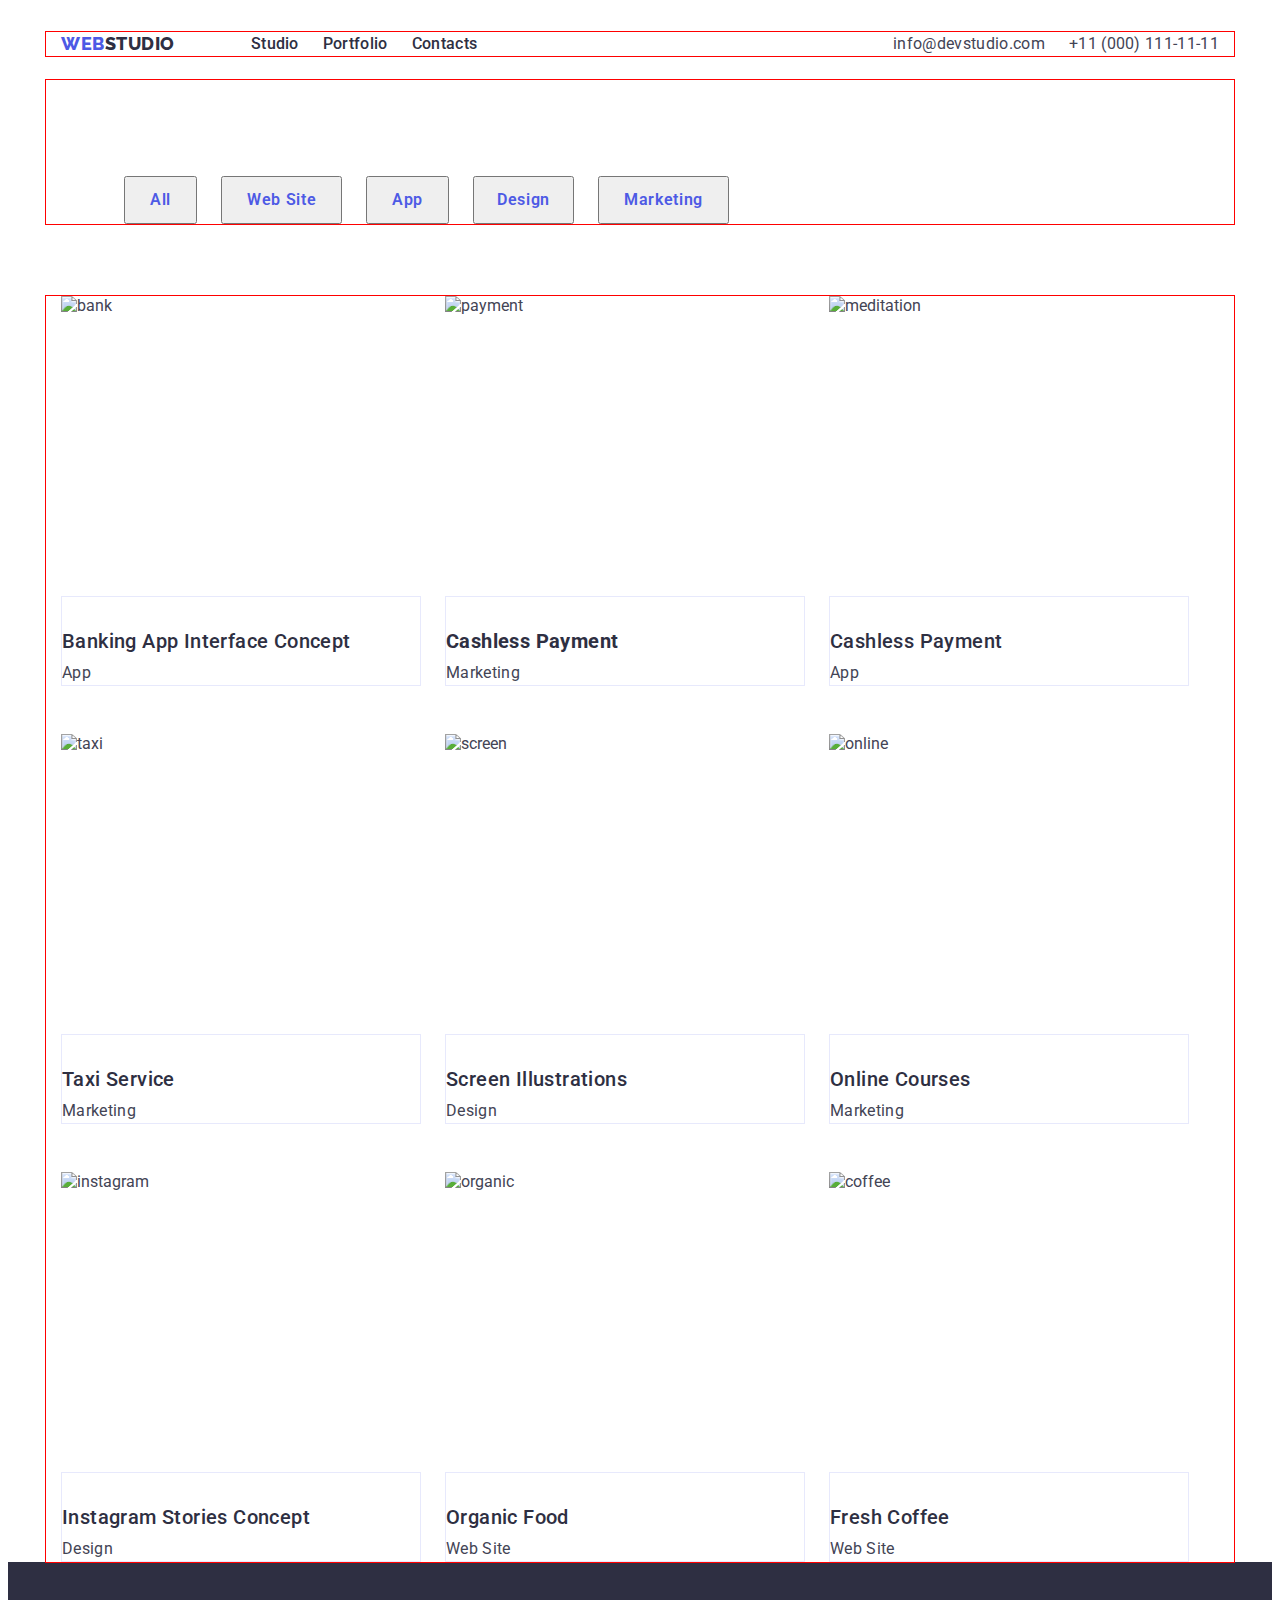
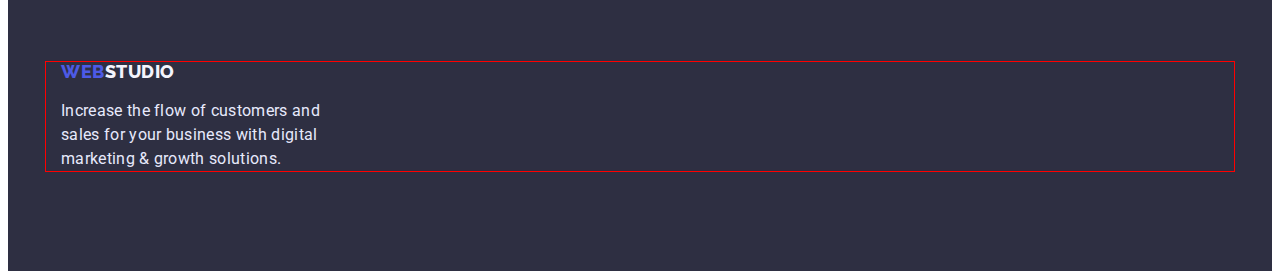
==== portfolio.html @ d1f348cc "=" ====
<!DOCTYPE html>
<html lang="en">
<head>
    <meta charset="UTF-8">
    <meta http-equiv="X-UA-Compatible" content="IE=edge">
    <meta name="viewport" content="width=device-width, initial-scale=1.0">
    <title>Document</title>
    <link rel="preconnect" href="https://fonts.googleapis.com">
<link rel="preconnect" href="https://fonts.gstatic.com" crossorigin>
<link href="https://fonts.googleapis.com/css2?family=Raleway:wght@800&family=Roboto:wght@400;500;700&display=swap" rel="stylesheet">
<link rel="stylesheet" href="https://cdnjs.cloudflare.com/ajax/libs/modern-normalize/1.1.0/modern-normalize.min.css" 
integrity="sha512-wpPYUAdjBVSE4KJnH1VR1HeZfpl1ub8YT/NKx4PuQ5NmX2tKuGu6U/JRp5y+Y8XG2tV+wKQpNHVUX03MfMFn9Q==" 
crossorigin="anonymous" 
referrerpolicy="no-referrer" />
<link rel="stylesheet" href="./css/styles.css" />
</head>
<body class="site-body-portfolio">
    <header class="header-portfolio">
        <div class="container header-portfolio-container">
        <nav class="header-navigation-portfolio">
            <a href="/" class="header-portfolio-web link"> Web
            <span class="header-portfolio-studio link">Studio</span>
            </a>
    <ul class="header-portfolio-list list">
        <li class="header-portfolio-item"><a class="header-portfolio-link link" href="./index.html">Studio</a></li>
        <li class="header-portfolio-item"><a class="header-portfolio-link link" href="Portfolio">Portfolio</a></li>
        <li class="header-portfolio-item"><a class="header-portfolio-link link" href="Contacts">Contacts</a></li>
    </ul> 
</nav>
<ul class="header-portfolio-after-list list">
<li><a class="header-portfolio-mail link link" href="mailto:info@devstudio.com">info@devstudio.com</a></li>
<li ><a class="header-portfolio-tel link link" href="tel:++11(000)1111111">+11 (000) 111-11-11</a></li>
</ul>
</div>
</header>
<main>
<section class="filter">
    <div class="container">
    <ul class="tab-list list">
        <li class="tab-item" ><button type="button" class="tab-all">All</button></li>
        <li class="tab-item" ><button type="button" class="tab-web">Web Site</button></li>
        <li class="tab-item" ><button type="button" class="tab-app">App</button></li>
        <li class="tab-item" ><button type="button" class="tab-design">Design</button></li>
        <li class="tab-item" ><button type="button" class="tab-marketing">Marketing</button></li>
    </ul>
</div>
<div class="container">
    <ul class="images-list list">
        <li class="images-item-bank">
        <img src="./images/bank.jpg" alt="bank" width="360" height="300"/>
        <div class="picture-content">
        <h2 class="images-banking">Banking App Interface Concept</h2>
        <p class="images-after-banking">App</p>
        </div>
        </li>
    <li class="images-item-payment">
        <img src="./images/payment.jpg" alt="payment" width="360" height="300"/>
        <div class="picture-content">
        <h2 class="images-payment">Cashless Payment</h2>
        <p class="images-after-payment">Marketing</p>
        </div>
    </li>
    <li class="images-item-maditation">
        <img src="./images/meditaion.jpg" alt="meditation" width="360" height="300"/>
        <div class="picture-content">
        <h2 class="images-meditation">Cashless Payment</h2>
            <p class="images-after-meditation">App</p>
        </div>
    </li>
    <li class="images-item-taxi">
        <img src="./images/taxi.jpg" alt="taxi" width="360" height="300"/>
        <div class="picture-content">

        <h2 class="images-taxi">Taxi Service</h2>
            <p class="images-after-taxi">Marketing</p>
        </div>
    </li>
    <li class="images-item-illustration">
        <img src="./images/screen.jpg" alt="screen" width="360" height="300"/>
        <div class="picture-content">
        <h2 class="images-illustration">Screen Illustrations</h2>
            <p class="images-after-illustration">Design</p>
        </div>
    </li>
    <li class="images-item-online">
        <img src="./images/online.jpg" alt="online" width="360" height="300"/>
        <div class="picture-content">
        <h2 class="images-online">Online Courses</h2>
            <p class="images-after-online">Marketing</p>
        </div>
    </li>
    <li class="images-item-instagram">
        <img src="./images/instagram.jpg" alt="instagram" width="360" height="300"/>
        <div class="picture-content">
        <h2 class="images-instagran">Instagram Stories Concept</h2>
            <p class="images-after-instagram">Design</p>
        </div>
    </li>
    <li class="images-item-organic">
        <img src="./images/organic.jpg" alt="organic" width="360" height="300"/>
        <div class="picture-content">
        <h2 class="images-organic">Organic Food</h2>
            <p class="images-after-rganic">Web Site</p>
        </div>
    </li>
    <li class="images-item-coffee">
        <img src="./images/coffee.jpg" alt="coffee" width="360" height="300"/>
        <div class="picture-content">      
        <h2 class="images-coffee">Fresh Coffee</h2>
            <p class="images-after-coffee">Web Site</p>
        </div>
    </li>
    </ul>
</div>
</section>
</main>
<footer class="footer-portfolio">
    <div class="container">
    <a href="/" class="footer-portfolio-web link">Web
    <span class="footer-portfolio-studio link">Studio</span>
    </a>
    <p class="footer-portfolio-text">Increase the flow of customers and sales for your business with digital marketing & growth solutions.</p>
</div>    
</footer>
</body>
</html>
---- css/styles.css ----
:root {

    --typical-lh: 1.5;
}

p,
h1,
h2,
h3,
h4,
h5,
h6 {
margin: 0;
}
ul,
ol {
margin: 0;
padding-left: 0;
}

img {
display: block;
}

body{
    font-family: 'roboto' ,sans-serif;
    color: #434455;
}
.list{
    list-style: none;
}
.link{
    text-decoration: none;
}
.container{
    width: 1158px;
    padding-left:15px;
    padding-right: 15px;
    outline: 1px solid red;
    margin: 0 auto;
}

.site-body{
}
/* --------HEADER--------- */


.header {padding-top: 24px;
    padding-bottom: 24px;
    
}
.header > .container {
    display: flex;
    align-items: center;
}
    .header-web {
font-family: 'Raleway';
font-style: normal;
font-weight: 800;
font-size: 18px;
line-height: 1.33;
display: flex;
align-items: center;
letter-spacing: 0.03em;
text-transform: uppercase;
color: #4D5AE5;
}

.header-studio {
font-family: 'Raleway';
font-style: normal;
font-weight: 800;
font-size: 18px;
line-height: 1.33;
display: flex;
align-items: center;
letter-spacing: 0.03em;
text-transform: uppercase;
color: #2E2F42;
margin-right: 76px;
}
.header-navigation {display: flex;
    align-items: center;
    margin-right: auto;
}
.header-link:hover,
.header-link:focus{
    color: #4D5AE5;
    }
.header-list {
    display: flex;
    gap: 40px;
    
    font-family: 'Roboto';
    font-style: normal;
    font-weight: 500;
    font-size: 16px;
    line-height: 1.5;
    letter-spacing: 0.02em;
    color: #4D5AE5;
    
}
.heade-item {
}
.header-link {
font-family: 'Roboto';
font-style: normal;
font-weight: 500;
font-size: 16px;
line-height: 1.5;
letter-spacing: 0.02em;
color: #2E2F42;
}
.header-after-list{
    display: flex;
    gap: 40px;

}
.header-tel {
    font-size: 16px;
    line-height: 1.5;
    letter-spacing: 0.02em;
    color: #434455;
    
}
.header-mail {
font-size: 16px;
line-height: 1.5;
letter-spacing: 0.02em;
color: #434455;
}

/* --------Hero--------- */


.hero {
    background: #2E2F42;
    padding-top: 188px;
    padding-bottom: 188px;
}
.hero-title {
font-size: 56px;
line-height: 1.07;
text-align: center;
letter-spacing: 0.02em;
color: #FFFFFF;
margin-bottom: 48px;
max-width: 553px;
max-height: 120px;
margin: 0 auto;
}


.hero-btn {
background: #4D5AE5;
font-family: 'Roboto';
font-weight: 600;
font-size: 16px;
line-height: 1.18;
display: flex;
align-items:center;
letter-spacing: 0.04em;
color: #FFFFFF;
cursor: pointer;
min-width: 169px;
height: 56px;
padding: 16px 32px;
display: block;
margin: 0 auto;


}

/* --------About--------- */
.about-list {
}
.list {
    display:flex;
    gap: 24px;
}

.about {
    padding-top: 120px;
}
.about-item {
    
}
.about-strategy {
font-family: 'Roboto';
font-style: normal;
font-weight: 500;
font-size: 20px;
line-height: 1.2;
letter-spacing: 0.02em;
color: #2E2F42;
margin-bottom: 8px;

}
.about-after-strategy {

font-size: 16px;
line-height:1.5;
letter-spacing: 0.02em;
color: #434455;
max-width: 264px;

}
.about-item {
}
.about-punctuality {
font-family: 'Roboto';
font-style: normal;
font-weight: 500;
font-size: 20px;
line-height: 1.2;
letter-spacing: 0.02em;
color: #2E2F42;
margin-bottom: 8px;

}
.about-after-punctuality {

font-size: 16px;
line-height: 1.5;
letter-spacing: 0.02em;
color: #434455;
max-width: 264px;
}
.about-diligence {
    font-family: 'Roboto';
font-style: normal;
font-weight: 500;
font-size: 20px;
line-height: 1.2;
letter-spacing: 0.02em;
color: #2E2F42;
margin-bottom: 8px;
}
.about-after-diligence {

font-size: 16px;
line-height:var(--typical-lh);
letter-spacing: 0.02em;
color: #434455;
max-width: 264px;
}
.about-technologies {
    font-family: 'Roboto';
font-style: normal;
font-weight: 500;
font-size: 20px;
line-height: 1.2;
letter-spacing: 0.02em;
color: #2E2F42;
margin-bottom: 8px;
}
.about-after-technologies {

font-size: 16px;
line-height:var(--typical-lh);
letter-spacing: 0.02em;
color: #434455;
max-width: 264px;
}

/* --------Work--------- */
.work {padding-top: 120px;
    padding-bottom: 120px;
}
.work-title {
    font-family: 'Roboto';
font-style: normal;
font-weight: 600;
font-size: 36px;
line-height: 1.11;
text-align: center;
letter-spacing: 0.02em;
text-transform: capitalize;
color: #2E2F42;
margin-bottom: 72px;


}
.work-list {
    display: flex;
}
.work-item {
}

/* -----------Team--------- */

.team {
    display: flex;
    gap: 24px;
    padding-top: 120px;
    padding-bottom: 120px;
}
.team-title {
font-family: 'Roboto';
font-style: normal;
font-weight: 600;
font-size: 36px;
line-height: 1.11;
text-align: center;
letter-spacing: 0.02em;
text-transform: capitalize;
color: #2E2F42;
margin-bottom: 72px;
}
.team-list {
}
.list {
}
.team-item {
}

.card-content{
    padding: 0 0 32px 0;
}
.card-list{
    
    padding-top: 32px ;
    padding-bottom: 32px ;
}

.team-designer {
    font-family: 'Roboto';
font-style: normal;
font-weight: 500;
font-size: 20px;
line-height: 1.2;
text-align: center;
letter-spacing: 0.02em;
color: #2E2F42;
margin-top: 32px;
margin-bottom: 8px;
}
.team-designer-text {

font-size: 16px;
line-height: 1.5;
text-align: center;
letter-spacing: 0.02em;
color: #434455;
margin-bottom: 32px;
}
.team-developer {
    font-family: 'Roboto';
font-style: normal;
font-weight: 500;
font-size: 20px;
line-height: 1.2;
text-align: center;
letter-spacing: 0.02em;
color: #2E2F42;
margin-top: 32px;
margin-bottom: 8px;
}
.team-developer-text {
font-size: 16px;
line-height: 1.5;
text-align: center;
letter-spacing: 0.02em;
color: #434455;
margin-bottom: 32px;
}
.team-marketing {
    font-family: 'Roboto';
font-style: normal;
font-weight: 500;
font-size: 20px;
line-height: 1.2;
text-align: center;
letter-spacing: 0.02em;
color: #2E2F42;
margin-top: 32px;
margin-bottom: 8px;
}
.team-marketing-text {

    font-size: 16px;
    line-height: 1.5;
    text-align: center;
    letter-spacing: 0.02em;
    color: #434455;
    margin-bottom: 32px;
    }
.team-ul {
    font-family: 'Roboto';
font-style: normal;
font-weight: 500;
font-size: 20px;
line-height: 1.2;
text-align: center;
letter-spacing: 0.02em;
color: #2E2F42;
margin-top: 32px;
margin-bottom: 8px;
}
.team-ul-text {

font-size: 16px;
line-height: 1.5;
text-align: center;
letter-spacing: 0.02em;
color: #434455;
margin-bottom: 32px;
}
/* -----------Footer------------ */

    .footer {
        padding-top: 100px;
        padding-bottom: 100px;
        background: #2E2F42;

}
.footer-web {

    font-family: 'Raleway';
    font-style: normal;
    font-weight: 800;
    font-size: 18px;
    line-height: 1.16;
    display: flex;
    align-items: center;
    letter-spacing: 0.03em;
    text-transform: uppercase;
    color: #4D5AE5;
}
.footer-studio {
    font-family: 'Raleway';
font-style: normal;
font-weight: 800;
font-size: 18px;
line-height: 1.16;
display: flex;
align-items: center;
letter-spacing: 0.03em;
text-transform: uppercase;
color: #F4F4FD;
}
.footer-text {
font-size: 16px;
line-height: 1.5;
letter-spacing: 0.02em;
color: #E7E9FC;
margin-top: 16px;
max-width: 264px;

}

/* -----------PORTFOLIO-head------------ */

.container{
    width: 1158px;
    padding-left:15px;
    padding-right: 15px;
    outline: 1px solid red;
    margin: 0 auto;
}
body{
    font-family: 'roboto' ,sans-serif;
    color: #434455;
}
.list{
    list-style: none;
}
.link{
    text-decoration: none;
}
.site-body{
}

.site-body-portfolio {
}
.header-portfolio > .container {
    display: flex;
    align-items: center;
}
.header-portfolio {
    padding-top: 24px;
    padding-bottom: 24px;

}
.header-navigation-portfolio {
    display: flex;
    align-items: center;
    margin-right: auto;
}

.header-portfolio-web {

font-family: 'Raleway';
font-style: normal;
font-weight: 800;
font-size: 18px;
line-height: 1.33;
display: flex;
align-items: center;
letter-spacing: 0.03em;
text-transform: uppercase;
color: #4D5AE5;
cursor: pointer;

}

.header-portfolio-studio {
font-family: 'Raleway';
font-style: normal;
font-weight: 800;
font-size: 18px;
line-height: 1.33;
display: flex;
align-items: center;
letter-spacing: 0.03em;
text-transform: uppercase;
color: #2E2F42;
margin-right: 76px;

}
.header-portfolio-link:hover,
.header-portfolio-link:focus{
    color: #4D5AE5;
    }

.header-portfolio-list {
    font-family: 'Roboto';
    font-style: normal;
    font-weight: 500;
    font-size: 16px;
    line-height: 1.5;
    letter-spacing: 0.02em;
    color: #4D5AE5;
}
.list {
}


.header-portfolio-link{
    font-family: 'Roboto';
font-style: normal;
font-weight: 500;
font-size: 16px;
line-height: 1.5;
letter-spacing: 0.02em;
color: #2E2F42
}
.header-portfolio-after-list {

}
.header-portfolio-mail {

    font-size: 16px;
    line-height: 1.5;
    letter-spacing: 0.02em;
    color: #434455;
}
.header-portfolio-tel {

font-size: 16px;
line-height: 1.5;
letter-spacing: 0.02em;
color: #434455;
}
/* ------------------tab-------------- */


.filter.container{}
.tab{
    
}

.tab-item{
    
}
.tab-list{
    display: flex;
    gap: 24px;
    padding-top: 96px;
    justify-content: center;
    margin-bottom: 72px;
}
.tab-all:hover{
    background-color: #404BBF;
    color: #FFFFFF;
    }

.tab-web:hover{
    background-color: #404BBF;
    color: #FFFFFF;
}
.tab-app:hover{
    background-color: #404BBF;
    color: #FFFFFF;
    }
    .tab-design:hover{
        background-color: #404BBF;
        color: #FFFFFF;
        }
        .tab-marketing:hover{
            background-color: #404BBF;
            color: #FFFFFF;
            }

.tab-all {
    display: flex;
flex-direction: row;
align-items: flex-start;
padding: 12px 24px;
    font-family: 'Roboto';
    font-style: normal;
    font-weight: 600;
    font-size: 16px;
    line-height: 1.5;
    display: flex;
    align-items: center;
    text-align: center;
    letter-spacing: 0.04em;
    color: #4D5AE5;
    cursor: pointer;
    height: 48px;
    }
.tab-web {
    display: flex;
flex-direction: row;
justify-content: center;
align-items: center;
padding: 12px 24px;
    font-family: 'Roboto';
font-style: normal;
font-weight: 600;
font-size: 16px;
line-height: 1.5;
display: flex;
align-items: center;
text-align: center;
letter-spacing: 0.04em;
color: #4D5AE5;
cursor: pointer;

height: 48px;

}
.tab-app {
    display: flex;
flex-direction: row;
justify-content: center;
align-items: center;
padding: 12px 24px;
    font-family: 'Roboto';
font-style: normal;
font-weight: 600;
font-size: 16px;
line-height: 1.5;
display: flex;
align-items: center;
text-align: center;
letter-spacing: 0.04em;
color: #4D5AE5;
cursor: pointer;
height: 48px;
}

.tab-design {
    display: flex;
flex-direction: row;
justify-content: center;
align-items: center;
padding: 12px 24px;
height: 48px;
    font-family: 'Roboto';
font-style: normal;
font-weight: 600;
font-size: 16px;
line-height: 1.5;
display: flex;
align-items: center;
text-align: center;
letter-spacing: 0.04em;
color: #4D5AE5;
cursor: pointer;
width: 101px;
height: 48px;

}
.tab-marketing {
    display: flex;
flex-direction: row;
justify-content: center;
align-items: center;
padding: 12px 24px;

    font-family: 'Roboto';
font-style: normal;
font-weight: 600;
font-size: 16px;
line-height: 1.5;
display: flex;
align-items: center;
text-align: center;
letter-spacing: 0.04em;
color: #4D5AE5;
cursor: pointer;

height: 48px;
margin-right: 427px;
}

.tab:hover,
.tab:focus {
color: #404BBF;
}

.images { 
    padding-top:72px;
    
}


.images-list {
    
    display: flex;
    column-gap: 24px;
    row-gap: 48px;
    flex-wrap: wrap;
}

.images-item{width: calc(100 %-48)/3;}

.picture-list {
    padding-top: 32px;
    padding-bottom: 32px;
    padding-left: 16px;
}
.images-link {
}
.images-item-bank {
}
    
.picture-content {
    border: 1px solid #E7E9FC;


}
.images-banking {
    margin-top: 32px;
    margin-bottom: 8px;
    font-family: 'Roboto';
font-style: normal;
font-weight: 500;
font-size: 20px;
line-height: 1.2;
letter-spacing: 0.02em;
color: #2E2F42;

}
.images-after-banking {
font-size: 16px;
line-height: 1.5;
letter-spacing: 0.02em;
color: #434455;
}
.images-item-payment {
}
.images-payment {
    margin-top: 32px;
    margin-bottom: 8px;
font-size: 20px;
line-height: 1.2;
letter-spacing: 0.02em;
color: #2E2F42;
}
.images-after-payment {

font-size: 16px;
line-height: 1.5;
letter-spacing: 0.02em;
color: #434455;
}
.images-item-maditation {}

.images-meditation {
    margin-top: 32px;
    margin-bottom: 8px;
font-family: 'Roboto';
font-style: normal;
font-weight: 500;
font-size: 20px;
line-height: 1.2;
letter-spacing: 0.02em;
color: #2E2F42;
}
.images-after-meditation {

    font-size: 16px;
    line-height: 1.5;
    letter-spacing: 0.02em;
    color: #434455
}
.images-item-taxi {
}
.images-taxi {
    margin-top: 32px;
    margin-bottom: 8px;
    font-family: 'Roboto';
font-style: normal;
font-weight: 500;
font-size: 20px;
line-height: 1.2;
letter-spacing: 0.02em;
color: #2E2F42;
}
.images-after-taxi {

font-size: 16px;
line-height: 1.5;
letter-spacing: 0.02em;
color: #434455;
}
.images-item-illustration {
}
.images-illustration {
    margin-top: 32px;
    margin-bottom: 8px;
    font-family: 'Roboto';
font-style: normal;
font-weight: 500;
font-size: 20px;
line-height: 1.2;
letter-spacing: 0.02em;
color: #2E2F42;
}
.images-after-illustration {

font-size: 16px;
line-height: 1.5;
letter-spacing: 0.02em;
color: #434455;
}
.images-item-online {
}
.images-online {
    margin-top: 32px;
    margin-bottom: 8px;
    font-family: 'Roboto';
font-style: normal;
font-weight: 500;
font-size: 20px;
line-height: 1.2;
letter-spacing: 0.02em;
color: #2E2F42;
}
.images-after-online {

font-size: 16px;
line-height: 1.5;
letter-spacing: 0.02em;
color: #434455;
}
.images-item-instagram {
}
.images-instagran {
    margin-top: 32px;
    margin-bottom: 8px;
    font-family: 'Roboto';
font-style: normal;
font-weight: 500;
font-size: 20px;
line-height: 1.2;
letter-spacing: 0.02em;
color: #2E2F42;
}
.images-after-instagram {

font-size: 16px;
line-height: 1.5;
letter-spacing: 0.02em;
color: #434455;
}
.images-item-organic {
}
.images-organic {
    margin-top: 32px;
    margin-bottom: 8px;
    font-family: 'Roboto';
font-style: normal;
font-weight: 500;
font-size: 20px;
line-height: 1.2;
letter-spacing: 0.02em;
color: #2E2F42;
}
.images-after-rganic {

font-size: 16px;
line-height: 1.5;
letter-spacing: 0.02em;
color: #434455;
}
.images-item-coffee {
}
.images-coffee {
    margin-top: 32px;
    margin-bottom: 8px;

font-family: 'Roboto';
font-style: normal;
font-weight: 500;
font-size: 20px;
line-height: 1.2;
letter-spacing: 0.02em;
color: #2E2F42;
}
.images-after-coffee {

font-size: 16px;
line-height: 1.5;
letter-spacing: 0.02em;
color: #434455;
}



.footer-portfolio{
    background: #2E2F42;
    padding-top: 100px;
    padding-bottom: 100px;
}
.footer-portfolio-web {
font-family: 'Raleway';
font-style: normal;
font-weight: 800;
font-size: 18px;
line-height: 1.16;
display: flex;
align-items: center;
letter-spacing: 0.03em;
text-transform: uppercase;
color: #4D5AE5;
}
.link {
}
.footer-portfolio-studio {
font-family: 'Raleway';
font-style: normal;
font-weight: 800;
font-size: 18px;
line-height: 1.16;
display: flex;
align-items: center;
letter-spacing: 0.03em;
text-transform: uppercase;
color: #F4F4FD;
}
.footer-portfolio-text {
max-width: 264px;
font-size: 16px;
line-height: 1.5;
letter-spacing: 0.02em;
color: #E7E9FC;
margin-top: 16px;
}
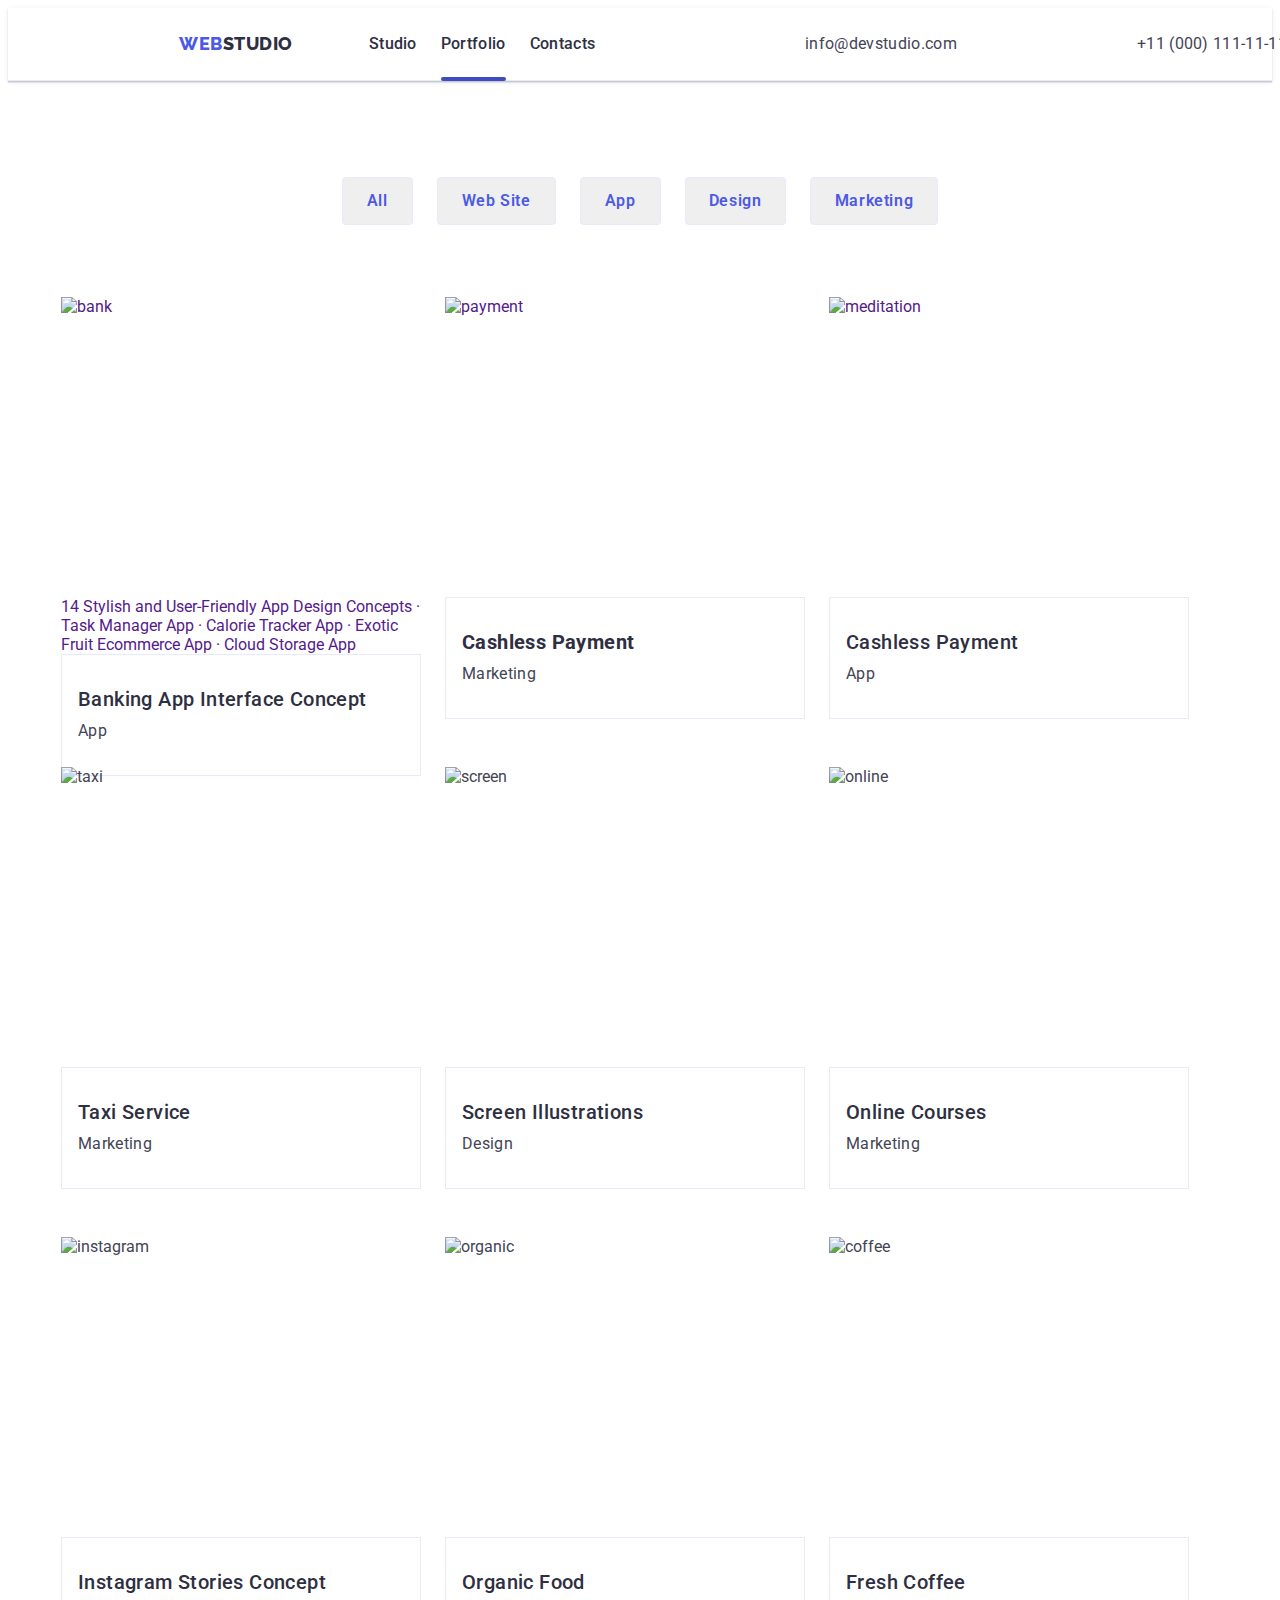
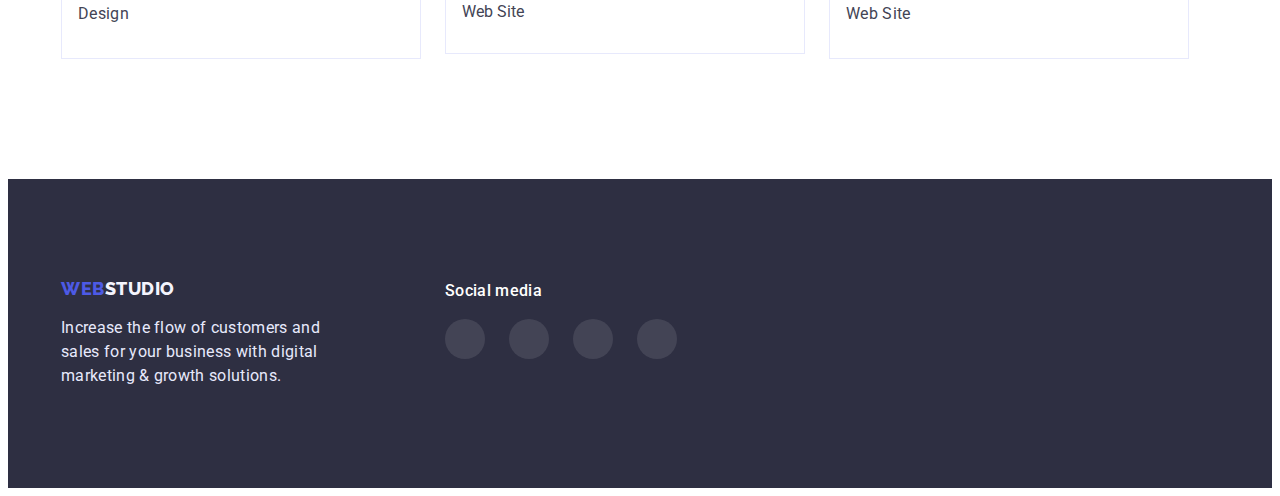
==== commit 58b8a081: "commit" ====
--- a/portfolio.html
+++ b/portfolio.html
@@ -13,6 +13,11 @@
 crossorigin="anonymous" 
 referrerpolicy="no-referrer" />
 <link rel="stylesheet" href="./css/styles.css" />
+<link
+    rel="stylesheet"
+    href="https://cdnjs.cloudflare.com/ajax/libs/animate.css/4.1.1/animate.min.css"
+/>
+<link href="https://unpkg.com/aos@2.3.1/dist/aos.css" rel="stylesheet">
 </head>
 <body class="site-body-portfolio">
     <header class="header-portfolio">
@@ -23,7 +28,7 @@
             </a>
     <ul class="header-portfolio-list list">
         <li class="header-portfolio-item"><a class="header-portfolio-link link" href="./index.html">Studio</a></li>
-        <li class="header-portfolio-item"><a class="header-portfolio-link link" href="Portfolio">Portfolio</a></li>
+        <li class="header-portfolio-item"><a class="header-portfolio-link link current" href="Portfolio">Portfolio</a></li>
         <li class="header-portfolio-item"><a class="header-portfolio-link link" href="Contacts">Contacts</a></li>
     </ul> 
 </nav>
@@ -43,29 +48,46 @@
         <li class="tab-item" ><button type="button" class="tab-design">Design</button></li>
         <li class="tab-item" ><button type="button" class="tab-marketing">Marketing</button></li>
     </ul>
-</div>
-<div class="container">
+
+
     <ul class="images-list list">
         <li class="images-item-bank">
-        <img src="./images/bank.jpg" alt="bank" width="360" height="300"/>
+<a href="" class="images-item-link link">
+    <div class="images-item-overlay">
+<img class="img-card" src="./images/bank.jpg" alt="bank" width="360" height="300"/>
+<p class="images-top-text">14 Stylish and User-Friendly App Design Concepts · Task Manager App ·
+Calorie Tracker App · Exotic Fruit Ecommerce App · Cloud Storage App</p>
+</div>
         <div class="picture-content">
         <h2 class="images-banking">Banking App Interface Concept</h2>
         <p class="images-after-banking">App</p>
+    
         </div>
+    </a>
         </li>
     <li class="images-item-payment">
+        <a href="" class="images-item-link link">
+            <div class="images-overlay">
         <img src="./images/payment.jpg" alt="payment" width="360" height="300"/>
+        
+        </div>
         <div class="picture-content">
         <h2 class="images-payment">Cashless Payment</h2>
         <p class="images-after-payment">Marketing</p>
         </div>
+        </a>
     </li>
     <li class="images-item-maditation">
+        <a href="" class="images-item-link link">
+            <div class="images-overlay">
         <img src="./images/meditaion.jpg" alt="meditation" width="360" height="300"/>
+        
+        </div>
         <div class="picture-content">
         <h2 class="images-meditation">Cashless Payment</h2>
             <p class="images-after-meditation">App</p>
         </div>
+        </a>
     </li>
     <li class="images-item-taxi">
         <img src="./images/taxi.jpg" alt="taxi" width="360" height="300"/>
@@ -116,11 +138,50 @@
 </main>
 <footer class="footer-portfolio">
     <div class="container">
+        <div class="before-footer-social">
     <a href="/" class="footer-portfolio-web link">Web
     <span class="footer-portfolio-studio link">Studio</span>
     </a>
     <p class="footer-portfolio-text">Increase the flow of customers and sales for your business with digital marketing & growth solutions.</p>
-</div>    
+</div>  
+<div class="footer-social">
+    <h3 class="social-text">Social media</h3>
+    <ul class="social-list list">
+        <li class="social-item">
+            <a href=""class="social-link link">
+                <svg class="social-icon" width="24px" height="24px">
+                    <use href="./images/icons.svg#icon-instagram"></use>
+                </svg>
+            </a>
+        </li>
+        <li class="social-item">
+            <a href=""class="social-link link">
+                <svg class="social-icon" width="24px" height="24px">
+                    <use href="./images/icons.svg#icon-twitter"></use>
+                </svg>
+            </a>
+        </li>
+        <li class="social-item">
+            <a href=""class="social-link link">
+                <svg class="social-icon" width="24px" height="24px">
+                    <use href="./images/icons.svg#icon-facebook"></use>
+                </svg>
+            </a>
+        </li>
+        <li class="social-item">
+            <a href=""class="social-link link">
+                <svg class="social-icon" width="24px" height="24px">
+                    <use href="./images/icons.svg#icon-linkedin"></use>
+                </svg>
+            </a>
+        </li>
+    </ul>
+    </div>  
+    </div>
 </footer>
+<script src="https://unpkg.com/aos@2.3.1/dist/aos.js"></script>
+<script>
+    AOS.init();
+  </script>
 </body>
 </html>--- a/css/styles.css
+++ b/css/styles.css
@@ -36,7 +36,6 @@
     width: 1158px;
     padding-left:15px;
     padding-right: 15px;
-    outline: 1px solid red;
     margin: 0 auto;
 }
 
@@ -45,13 +44,22 @@
 /* --------HEADER--------- */
 
 
-.header {padding-top: 24px;
+.header {
+
+    padding-top: 24px;
     padding-bottom: 24px;
     
 }
 .header > .container {
     display: flex;
     align-items: center;
+
+    width: 100%;
+
+}
+
+.header-link{
+    transition: color 250ms cubic-bezier(0.4, 0, 0.2, 1);
 }
     .header-web {
 font-family: 'Raleway';
@@ -64,6 +72,7 @@
 letter-spacing: 0.03em;
 text-transform: uppercase;
 color: #4D5AE5;
+padding-left: 156px;
 }
 
 .header-studio {
@@ -79,7 +88,9 @@
 color: #2E2F42;
 margin-right: 76px;
 }
-.header-navigation {display: flex;
+.header-navigation {
+    display: flex;
+    gap: 40px;
     align-items: center;
     margin-right: auto;
 }
@@ -90,7 +101,6 @@
 .header-list {
     display: flex;
     gap: 40px;
-    
     font-family: 'Roboto';
     font-style: normal;
     font-weight: 500;
@@ -103,6 +113,7 @@
 .heade-item {
 }
 .header-link {
+
 font-family: 'Roboto';
 font-style: normal;
 font-weight: 500;
@@ -110,7 +121,21 @@
 line-height: 1.5;
 letter-spacing: 0.02em;
 color: #2E2F42;
-}
+transition: color 250ms cubic-bezier(0.4, 0, 0.2, 1);
+position: relative;
+}
+.header-link.current::after{
+    content: '';
+    position: absolute;
+    width: 100%;
+    height: 4px;
+    background-color: #404BBF;
+    border-radius: 2px;
+    left: 0;
+    bottom: -28px;
+}
+
+
 .header-after-list{
     display: flex;
     gap: 40px;
@@ -121,20 +146,35 @@
     line-height: 1.5;
     letter-spacing: 0.02em;
     color: #434455;
-    
+    transition: color 250ms cubic-bezier(0.4, 0, 0.2, 1);
+    }
+.header-tel:hover{
+    color: #404BBF;
 }
 .header-mail {
 font-size: 16px;
 line-height: 1.5;
 letter-spacing: 0.02em;
 color: #434455;
+padding-right: 156px;
+transition: color 250ms cubic-bezier(0.4, 0, 0.2, 1);
+}
+
+.header-mail:hover{
+    color: #404BBF;
 }
 
 /* --------Hero--------- */
 
 
 .hero {
-    background: #2E2F42;
+    background-image: linear-gradient(
+        rgba(46, 47, 66, 0.7),
+        rgba(46, 47, 66, 0.7)),
+    url(../images/people-office.jpg);
+    background-repeat: no-repeat;
+    background-position: center;
+    background-size: cover;
     padding-top: 188px;
     padding-bottom: 188px;
 }
@@ -144,15 +184,16 @@
 text-align: center;
 letter-spacing: 0.02em;
 color: #FFFFFF;
-margin-bottom: 48px;
+
 max-width: 553px;
 max-height: 120px;
 margin: 0 auto;
+
 }
 
 
 .hero-btn {
-background: #4D5AE5;
+background-color: #4D5AE5;
 font-family: 'Roboto';
 font-weight: 600;
 font-size: 16px;
@@ -167,8 +208,14 @@
 padding: 16px 32px;
 display: block;
 margin: 0 auto;
-
-
+margin-top: 48px;
+border: 1px transparent;
+border-radius: 4px;
+transition: color 250ms cubic-bezier(0.4, 0, 0.2, 1), background-color 2500ms cubic-bezier(0.4, 0, 0.2, 1)
+
+}
+.hero-btn:hover{
+    background-color: #404BBF;
 }
 
 /* --------About--------- */
@@ -180,10 +227,29 @@
 }
 
 .about {
-    padding-top: 120px;
-}
+    width: 100%;
+
+padding-top: 120px;
+}
+
 .about-item {
-    
+    flex-basis: calc((100%-3*24px)/4);
+    }
+.features-icon{
+    
+    justify-content: center;
+    align-items: center;
+
+
+}
+
+.icon {
+    height: 112px;
+    width: 264px;
+    border-radius: 4px;
+    background: #F4F4FD;
+    margin-bottom: 8px; 
+
 }
 .about-strategy {
 font-family: 'Roboto';
@@ -287,6 +353,7 @@
 .work-item {
 }
 
+
 /* -----------Team--------- */
 
 .team {
@@ -294,6 +361,7 @@
     gap: 24px;
     padding-top: 120px;
     padding-bottom: 120px;
+    background-color:#F4F4FD;
 }
 .team-title {
 font-family: 'Roboto';
@@ -311,28 +379,73 @@
 }
 .list {
 }
-.team-item {
-}
-
+.team-item {box-shadow: 0px 1px 6px rgba(46, 47, 66, 0.08), 0px 1px 1px rgba(46, 47, 66, 0.16), 0px 2px 1px rgba(46, 47, 66, 0.08);
+}
 .card-content{
-    padding: 0 0 32px 0;
+    padding: 32px 0 32px 0;
+    background: #FFFFFF;
+}
+
+.card-content{
+    padding: 32px 0 32px 0;
 }
 .card-list{
     
     padding-top: 32px ;
     padding-bottom: 32px ;
 }
-
-.team-designer {
-    font-family: 'Roboto';
-font-style: normal;
-font-weight: 500;
-font-size: 20px;
-line-height: 1.2;
-text-align: center;
-letter-spacing: 0.02em;
-color: #2E2F42;
-margin-top: 32px;
+.team-soc-list {
+    display: flex;
+    align-items: center;
+    justify-content: center;
+
+
+
+}
+.team-soc-item {
+    width: 40px;
+    height: 40px;
+    background-color: #4D5AE5;
+    border-radius: 50%;
+
+    
+}
+.team-soc-link{
+    width: 100%;
+    height: 100%;
+display: flex;
+    align-items: center;
+    justify-content: center;
+    gap: 24px;
+    list-style: none;
+    transition: color 250ms cubic-bezier(0.4, 0, 0.2, 1);
+    }
+
+.team-soc-icon{
+fill: #F4F4FD;
+
+}
+.team-soc-icon:hover{
+    fill:;
+}
+.team-soc-link:hover{
+    background-color: #404BBF;
+    border-radius: 50%;
+}
+.team-soc-link:focus{
+    background-color: #404BBF;
+    border-radius: 50%;
+}
+
+    .team-designer {
+font-family: 'Roboto';
+font-style: normal;
+font-weight: 500;
+font-size: 20px;
+line-height: 1.2;
+text-align: center;
+letter-spacing: 0.02em;
+color: #2E2F42;
 margin-bottom: 8px;
 }
 .team-designer-text {
@@ -342,8 +455,10 @@
 text-align: center;
 letter-spacing: 0.02em;
 color: #434455;
-margin-bottom: 32px;
-}
+margin-bottom: 8px;
+
+}
+
 .team-developer {
     font-family: 'Roboto';
 font-style: normal;
@@ -353,7 +468,7 @@
 text-align: center;
 letter-spacing: 0.02em;
 color: #2E2F42;
-margin-top: 32px;
+
 margin-bottom: 8px;
 }
 .team-developer-text {
@@ -362,7 +477,8 @@
 text-align: center;
 letter-spacing: 0.02em;
 color: #434455;
-margin-bottom: 32px;
+
+margin-bottom: 8px;
 }
 .team-marketing {
     font-family: 'Roboto';
@@ -373,7 +489,7 @@
 text-align: center;
 letter-spacing: 0.02em;
 color: #2E2F42;
-margin-top: 32px;
+
 margin-bottom: 8px;
 }
 .team-marketing-text {
@@ -383,7 +499,8 @@
     text-align: center;
     letter-spacing: 0.02em;
     color: #434455;
-    margin-bottom: 32px;
+    
+    margin-bottom: 8px;
     }
 .team-ul {
     font-family: 'Roboto';
@@ -394,7 +511,6 @@
 text-align: center;
 letter-spacing: 0.02em;
 color: #2E2F42;
-margin-top: 32px;
 margin-bottom: 8px;
 }
 .team-ul-text {
@@ -404,16 +520,75 @@
 text-align: center;
 letter-spacing: 0.02em;
 color: #434455;
-margin-bottom: 32px;
-}
+margin-bottom: 8px;
+}
+
+
+.customers {
+    padding-top: 130px;
+    padding-bottom: 120px;
+
+}
+.container {
+}
+.customers-title{
+
+font-size: 36px;
+line-height: 1.11;
+text-align: center;
+letter-spacing: 0.02em;
+text-transform: capitalize;
+color: #2E2F42;
+
+margin-bottom: 72px;
+}
+
+.customers-list {
+    display: flex;
+    gap: 24px;
+}
+.list {
+}
+.customers-item {
+    width: calc((100%-168px)/6);
+    height: 88px;
+}
+.customers-link {
+    width: 100%;
+    height: 100%;
+    border: 1px solid #8E8F99;
+    border-radius: 4px;
+    display: flex;
+    align-items: center;
+    justify-content: center;
+}
+    .customers-icon {
+        fill: #AFB1B8;
+    }
+
+.customers-link:hover .customers-icon,
+.customers-link:focus .customers-icon
+{
+    fill:#4D5AE5;
+}
+.customers-link:hover
+{border:1px solid #4D5AE5;
+}
+.customers-link:focus{
+    border:1px solid #4D5AE5;
+}
+
+
+
 /* -----------Footer------------ */
 
     .footer {
         padding-top: 100px;
         padding-bottom: 100px;
         background: #2E2F42;
-
-}
+}
+
+
 .footer-web {
 
     font-family: 'Raleway';
@@ -449,13 +624,68 @@
 
 }
 
+.footer>.container {display: flex;
+    gap: 120px;
+}
+.social{
+}
+.soc-tex {
+
+    font-family: 'Roboto';
+font-style: normal;
+font-weight: 500;
+font-size: 16px;
+line-height: 1.5;
+letter-spacing: 0.02em;
+color: #FFFFFF;
+margin-bottom: 16px;
+}
+.soc-list {
+}
+.list {
+}
+.soc-item {
+    width: 40px;
+    height: 40px;
+    background-color:rgba(255, 255, 255, 0.1);
+    border-radius: 50%;
+    
+}
+.soc-link {
+    width: 100%;
+    height: 100%;
+    display: flex;
+    align-items: center;
+    justify-content: center;
+    display: flex;
+    gap: 16px;
+}
+.link {
+}
+.soc-icon {
+    fill: #F4F4FD;
+
+}
+.soc-link:hover {
+    background: #31D0AA;
+    border-radius: 50%;
+}
+.soc-link:focus {
+    background: #31D0AA;
+    border-radius: 50%;
+}
+
+.soc-icon:hover{
+    fill: ;
+}
+
 /* -----------PORTFOLIO-head------------ */
 
 .container{
     width: 1158px;
     padding-left:15px;
     padding-right: 15px;
-    outline: 1px solid red;
+
     margin: 0 auto;
 }
 body{
@@ -473,9 +703,15 @@
 
 .site-body-portfolio {
 }
+.header-portfolio{
+    border-bottom: 1px solid #E7E9FC;
+    box-shadow: 0px 2px 1px rgba(46, 47, 66, 0.08), 0px 1px 1px rgba(46, 47, 66, 0.16), 0px 1px 6px rgba(46, 47, 66, 0.08);
+}
+
 .header-portfolio > .container {
     display: flex;
     align-items: center;
+    width: 100%;
 }
 .header-portfolio {
     padding-top: 24px;
@@ -486,6 +722,7 @@
     display: flex;
     align-items: center;
     margin-right: auto;
+
 }
 
 .header-portfolio-web {
@@ -501,6 +738,7 @@
 text-transform: uppercase;
 color: #4D5AE5;
 cursor: pointer;
+padding-left: 156px;
 
 }
 
@@ -543,7 +781,18 @@
 font-size: 16px;
 line-height: 1.5;
 letter-spacing: 0.02em;
-color: #2E2F42
+color: #2E2F42;
+position: relative;
+}
+.header-portfolio-link.current::after{
+    content: '';
+    position: absolute;
+    width: 100%;
+    height: 4px;
+    background-color: #404BBF;
+    border-radius: 2px;
+    left: 0;
+    bottom: -28px;
 }
 .header-portfolio-after-list {
 
@@ -555,52 +804,101 @@
     letter-spacing: 0.02em;
     color: #434455;
 }
+.header-portfolio-mail:hover{
+    color: #404BBF;
+}
 .header-portfolio-tel {
 
 font-size: 16px;
 line-height: 1.5;
 letter-spacing: 0.02em;
 color: #434455;
+padding-left: 156px;
+
+}
+.header-portfolio-tel:hover{
+    color: #404BBF;
 }
 /* ------------------tab-------------- */
 
 
-.filter.container{}
+.filter{
+    padding-top: 96px;
+    padding-bottom: 120px;
+}
+
+
 .tab{
     
 }
 
-.tab-item{
-    
+.tab-item{}
+    
+.filter{ padding-top: 96px;
+    padding-bottom: 120px;
+
+}
+
+.tab{
 }
 .tab-list{
     display: flex;
     gap: 24px;
-    padding-top: 96px;
     justify-content: center;
     margin-bottom: 72px;
+
 }
 .tab-all:hover{
     background-color: #404BBF;
     color: #FFFFFF;
+    box-shadow: 0px 3px 1px rgba(0, 0, 0, 0.1), 0px 2px 1px rgba(0, 0, 0, 0.08), 0px 2px 2px rgba(0, 0, 0, 0.12);
     }
+.tab-all:focus{
+        background-color: #404BBF;
+        color: #FFFFFF;
+        box-shadow: 0px 3px 1px rgba(0, 0, 0, 0.1), 0px 2px 1px rgba(0, 0, 0, 0.08), 0px 2px 2px rgba(0, 0, 0, 0.12);
+        }
 
 .tab-web:hover{
     background-color: #404BBF;
     color: #FFFFFF;
-}
+    box-shadow: 0px 3px 1px rgba(0, 0, 0, 0.1), 0px 2px 1px rgba(0, 0, 0, 0.08), 0px 2px 2px rgba(0, 0, 0, 0.12);
+}
+.tab-web:focus{
+    background-color: #404BBF;
+    color: #FFFFFF;
+    box-shadow: 0px 3px 1px rgba(0, 0, 0, 0.1), 0px 2px 1px rgba(0, 0, 0, 0.08), 0px 2px 2px rgba(0, 0, 0, 0.12);
+    }
 .tab-app:hover{
     background-color: #404BBF;
     color: #FFFFFF;
+    box-shadow: 0px 3px 1px rgba(0, 0, 0, 0.1), 0px 2px 1px rgba(0, 0, 0, 0.08), 0px 2px 2px rgba(0, 0, 0, 0.12);
     }
+    .tab-app:focus{
+        background-color: #404BBF;
+        color: #FFFFFF;
+        box-shadow: 0px 3px 1px rgba(0, 0, 0, 0.1), 0px 2px 1px rgba(0, 0, 0, 0.08), 0px 2px 2px rgba(0, 0, 0, 0.12);
+        }
     .tab-design:hover{
         background-color: #404BBF;
         color: #FFFFFF;
+        box-shadow: 0px 3px 1px rgba(0, 0, 0, 0.1), 0px 2px 1px rgba(0, 0, 0, 0.08), 0px 2px 2px rgba(0, 0, 0, 0.12);
         }
+        .tab-design:focus{
+            background-color: #404BBF;
+            color: #FFFFFF;
+            box-shadow: 0px 3px 1px rgba(0, 0, 0, 0.1), 0px 2px 1px rgba(0, 0, 0, 0.08), 0px 2px 2px rgba(0, 0, 0, 0.12);
+            }
         .tab-marketing:hover{
             background-color: #404BBF;
             color: #FFFFFF;
+            box-shadow: 0px 3px 1px rgba(0, 0, 0, 0.1), 0px 2px 1px rgba(0, 0, 0, 0.08), 0px 2px 2px rgba(0, 0, 0, 0.12);
             }
+            .tab-marketing:focus{
+                background-color: #404BBF;
+                color: #FFFFFF;
+                box-shadow: 0px 3px 1px rgba(0, 0, 0, 0.1), 0px 2px 1px rgba(0, 0, 0, 0.08), 0px 2px 2px rgba(0, 0, 0, 0.12);
+                }
 
 .tab-all {
     display: flex;
@@ -616,10 +914,11 @@
     align-items: center;
     text-align: center;
     letter-spacing: 0.04em;
-    color: #4D5AE5;
+    color:#4D5AE5;
     cursor: pointer;
     height: 48px;
-    }
+    border: 1px solid #E7E9FC;
+    border-radius: 4px;}
 .tab-web {
     display: flex;
 flex-direction: row;
@@ -639,7 +938,8 @@
 cursor: pointer;
 
 height: 48px;
-
+border: 1px solid #E7E9FC;
+border-radius: 4px;
 }
 .tab-app {
     display: flex;
@@ -659,6 +959,8 @@
 color: #4D5AE5;
 cursor: pointer;
 height: 48px;
+border: 1px solid #E7E9FC;
+border-radius: 4px;
 }
 
 .tab-design {
@@ -681,10 +983,11 @@
 cursor: pointer;
 width: 101px;
 height: 48px;
-
+border: 1px solid #E7E9FC;
+border-radius: 4px;
 }
 .tab-marketing {
-    display: flex;
+display: flex;
 flex-direction: row;
 justify-content: center;
 align-items: center;
@@ -703,7 +1006,8 @@
 cursor: pointer;
 
 height: 48px;
-margin-right: 427px;
+border: 1px solid #E7E9FC;
+border-radius: 4px;
 }
 
 .tab:hover,
@@ -712,8 +1016,10 @@
 }
 
 .images { 
-    padding-top:72px;
-    
+    padding-top:72px;}
+    
+.images { padding-top:72px ;
+    box-shadow: 0px 1px 6px rgba(46, 47, 66, 0.08);
 }
 
 
@@ -725,33 +1031,52 @@
     flex-wrap: wrap;
 }
 
-.images-item{width: calc(100 %-48)/3;}
+.images-item{width: calc(100 %-48)/3;
+position: relative;}
+
 
 .picture-list {
     padding-top: 32px;
     padding-bottom: 32px;
     padding-left: 16px;
 }
-.images-link {
-}
-.images-item-bank {
-}
-    
+.images-item-link {Width:
+    360px;
+    Height:
+    420px};
+
+.images-top-text{
+    position: absolute;
+    top: 0;
+}
+.images-item-bank{Width:
+    360px;
+    Height:
+    420px}
+.images-item-bank:hover{
+    box-shadow: 0px 1px 6px rgba(46, 47, 66, 0.08), 
+    0px 1px 1px rgba(46, 47, 66, 0.16), 
+    0px 2px 1px rgba(46, 47, 66, 0.08);
+    
+}
 .picture-content {
     border: 1px solid #E7E9FC;
-
-
-}
+    padding: 32px 0 32px 16px;
+}
+    
+
 .images-banking {
-    margin-top: 32px;
     margin-bottom: 8px;
-    font-family: 'Roboto';
-font-style: normal;
-font-weight: 500;
-font-size: 20px;
-line-height: 1.2;
-letter-spacing: 0.02em;
-color: #2E2F42;
+
+margin-bottom: 8px;
+font-family: 'Roboto';
+font-style: normal;
+font-weight: 500;
+font-size: 20px;
+line-height: 1.2;
+letter-spacing: 0.02em;
+color: #2E2F42;
+
 
 }
 .images-after-banking {
@@ -760,10 +1085,16 @@
 letter-spacing: 0.02em;
 color: #434455;
 }
-.images-item-payment {
+
+.images-item-payment:hover{
+    box-shadow: 0px 1px 6px rgba(46, 47, 66, 0.08), 
+    0px 1px 1px rgba(46, 47, 66, 0.16), 
+    0px 2px 1px rgba(46, 47, 66, 0.08);
+    
 }
 .images-payment {
-    margin-top: 32px;
+margin-bottom: 8px;
+
     margin-bottom: 8px;
 font-size: 20px;
 line-height: 1.2;
@@ -777,10 +1108,16 @@
 letter-spacing: 0.02em;
 color: #434455;
 }
-.images-item-maditation {}
-
+
+.images-item-maditation:hover{
+    box-shadow: 0px 1px 6px rgba(46, 47, 66, 0.08), 
+    0px 1px 1px rgba(46, 47, 66, 0.16), 
+    0px 2px 1px rgba(46, 47, 66, 0.08);
+    
+}
 .images-meditation {
-    margin-top: 32px;
+    
+
     margin-bottom: 8px;
 font-family: 'Roboto';
 font-style: normal;
@@ -796,12 +1133,19 @@
     line-height: 1.5;
     letter-spacing: 0.02em;
     color: #434455
-}
-.images-item-taxi {
+
+}
+.images-item-taxi:hover{
+    box-shadow: 0px 1px 6px rgba(46, 47, 66, 0.08), 
+    0px 1px 1px rgba(46, 47, 66, 0.16), 
+    0px 2px 1px rgba(46, 47, 66, 0.08);
+    
 }
 .images-taxi {
-    margin-top: 32px;
+    
     margin-bottom: 8px;
+
+margin-bottom: 8px;
     font-family: 'Roboto';
 font-style: normal;
 font-weight: 500;
@@ -817,10 +1161,16 @@
 letter-spacing: 0.02em;
 color: #434455;
 }
-.images-item-illustration {
+
+.images-item-illustration:hover{
+    box-shadow: 0px 1px 6px rgba(46, 47, 66, 0.08), 
+    0px 1px 1px rgba(46, 47, 66, 0.16), 
+    0px 2px 1px rgba(46, 47, 66, 0.08);
+    
 }
 .images-illustration {
-    margin-top: 32px;
+    
+
     margin-bottom: 8px;
     font-family: 'Roboto';
 font-style: normal;
@@ -837,10 +1187,16 @@
 letter-spacing: 0.02em;
 color: #434455;
 }
-.images-item-online {
+.images-item-online:hover{
+    box-shadow: 0px 1px 6px rgba(46, 47, 66, 0.08), 
+    0px 1px 1px rgba(46, 47, 66, 0.16), 
+    0px 2px 1px rgba(46, 47, 66, 0.08);
+    
 }
 .images-online {
-    margin-top: 32px;
+margin-bottom: 8px;
+font-family: 'Roboto';
+
     margin-bottom: 8px;
     font-family: 'Roboto';
 font-style: normal;
@@ -857,10 +1213,14 @@
 letter-spacing: 0.02em;
 color: #434455;
 }
-.images-item-instagram {
+.images-item-instagram:hover{
+    box-shadow: 0px 1px 6px rgba(46, 47, 66, 0.08), 
+    0px 1px 1px rgba(46, 47, 66, 0.16), 
+    0px 2px 1px rgba(46, 47, 66, 0.08);
+    
 }
 .images-instagran {
-    margin-top: 32px;
+
     margin-bottom: 8px;
     font-family: 'Roboto';
 font-style: normal;
@@ -877,10 +1237,15 @@
 letter-spacing: 0.02em;
 color: #434455;
 }
-.images-item-organic {
+
+.images-item-organic:hover{
+    box-shadow: 0px 1px 6px rgba(46, 47, 66, 0.08), 
+    0px 1px 1px rgba(46, 47, 66, 0.16), 
+    0px 2px 1px rgba(46, 47, 66, 0.08);
+    
 }
 .images-organic {
-    margin-top: 32px;
+
     margin-bottom: 8px;
     font-family: 'Roboto';
 font-style: normal;
@@ -890,18 +1255,22 @@
 letter-spacing: 0.02em;
 color: #2E2F42;
 }
-.images-after-rganic {
-
-font-size: 16px;
-line-height: 1.5;
-letter-spacing: 0.02em;
-color: #434455;
-}
-.images-item-coffee {
+.images-after-organic {
+
+font-size: 16px;
+line-height: 1.5;
+letter-spacing: 0.02em;
+color: #434455;
+}
+.images-item-coffee:hover{
+    box-shadow: 0px 1px 6px rgba(46, 47, 66, 0.08), 
+    0px 1px 1px rgba(46, 47, 66, 0.16), 
+    0px 2px 1px rgba(46, 47, 66, 0.08);
+    
 }
 .images-coffee {
-    margin-top: 32px;
-    margin-bottom: 8px;
+margin-bottom: 8px;
+margin-bottom: 8px;
 
 font-family: 'Roboto';
 font-style: normal;
@@ -924,6 +1293,8 @@
 .footer-portfolio{
     background: #2E2F42;
     padding-top: 100px;
+    
+    display: flex;
     padding-bottom: 100px;
 }
 .footer-portfolio-web {
@@ -959,4 +1330,56 @@
 letter-spacing: 0.02em;
 color: #E7E9FC;
 margin-top: 16px;
+
+}
+.footer-portfolio > .container {
+    display: flex;
+    gap: 120px;
+}
+.social-text {
+    font-family: 'Roboto';
+font-style: normal;
+font-weight: 500;
+font-size: 16px;
+line-height: 1.5;
+letter-spacing: 0.02em;
+color: #FFFFFF;
+margin-bottom: 16px;
+}
+.social-list {
+}
+.list {
+}
+.social-item {
+    width: 40px;
+    height: 40px;
+    background-color:rgba(255, 255, 255, 0.1);
+    border-radius: 50%;
+    
+}
+.social-link {
+    width: 100%;
+    height: 100%;
+    display: flex;
+    align-items: center;
+    justify-content: center;
+    display: flex;
+    gap: 16px;
+}
+.link {
+}
+.social-icon {
+    fill: #F4F4FD;;
+}
+.social-icon:hover{
+    fill:;
+}
+
+.social-link:hover{
+    background-color: #31D0AA;
+    border-radius: 50%;
+}
+.social-link:focus{
+    background-color: #31D0AA;
+    border-radius: 50%;
 }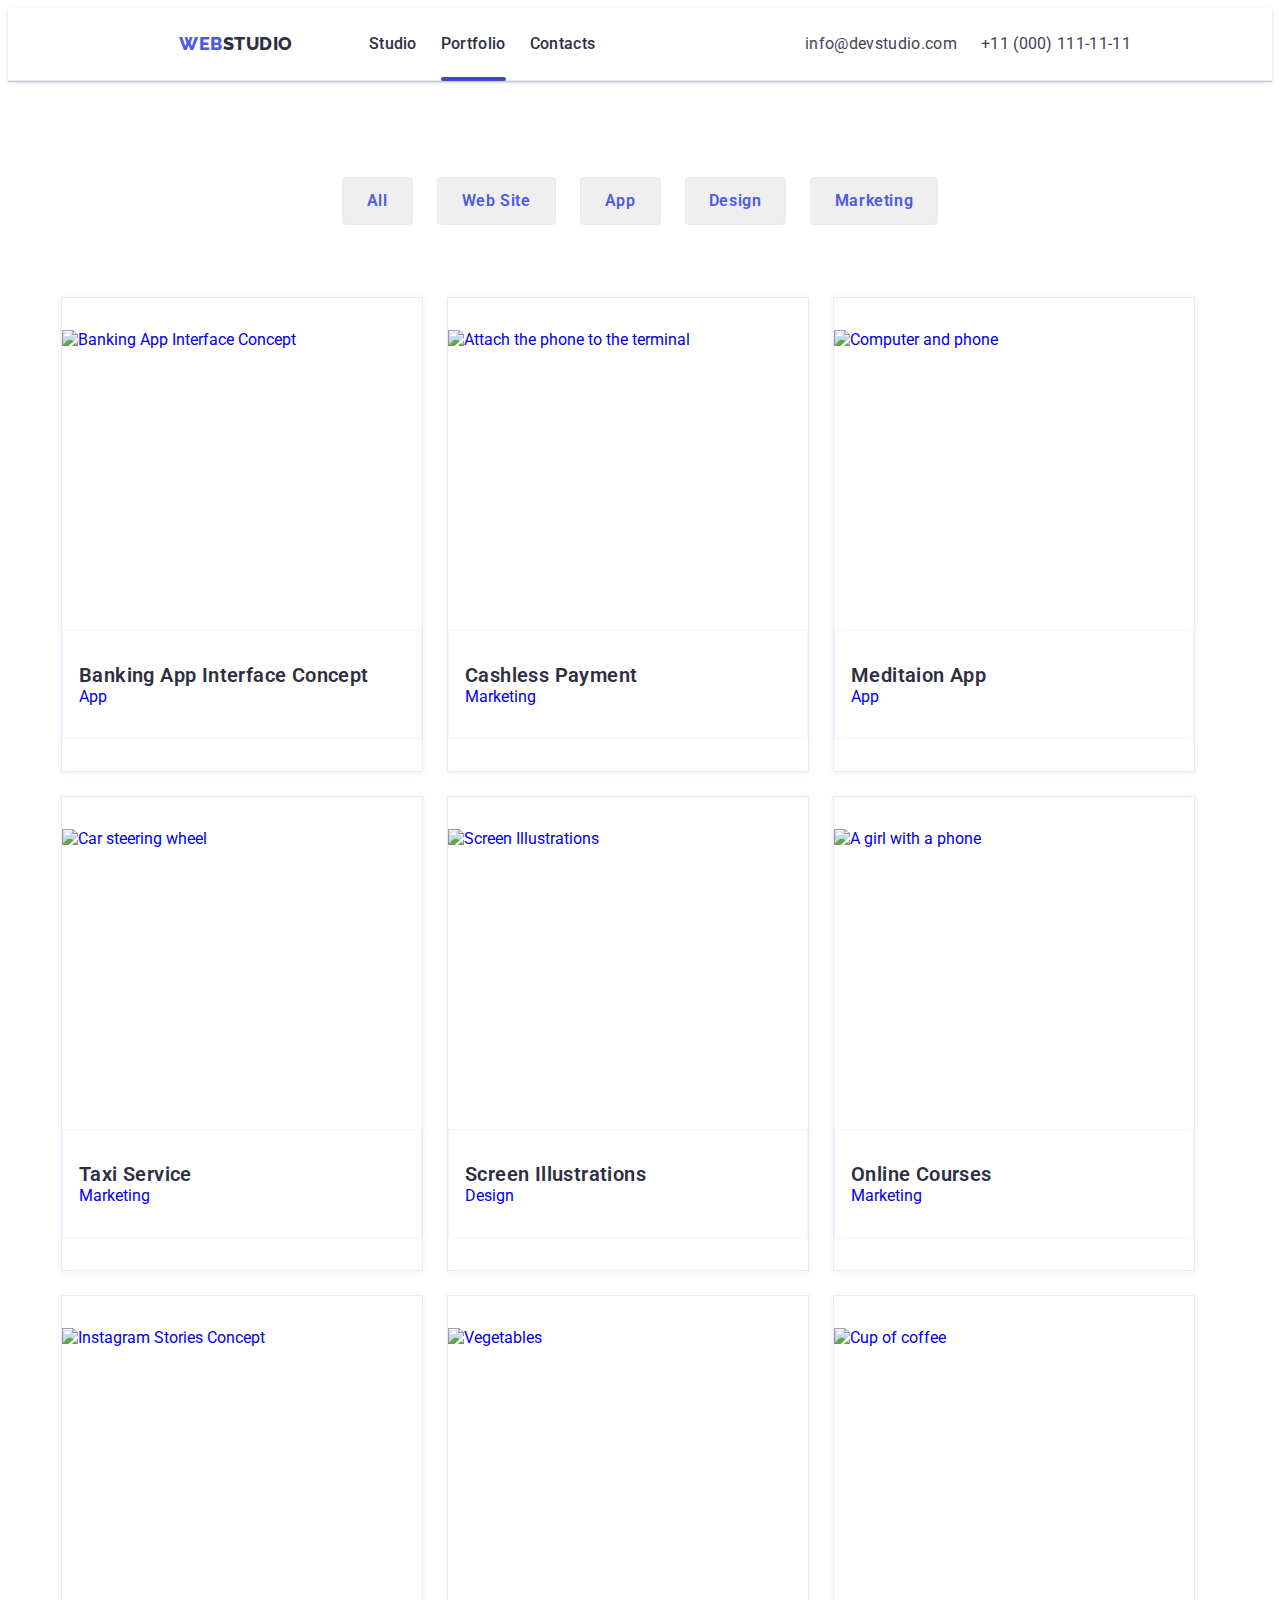
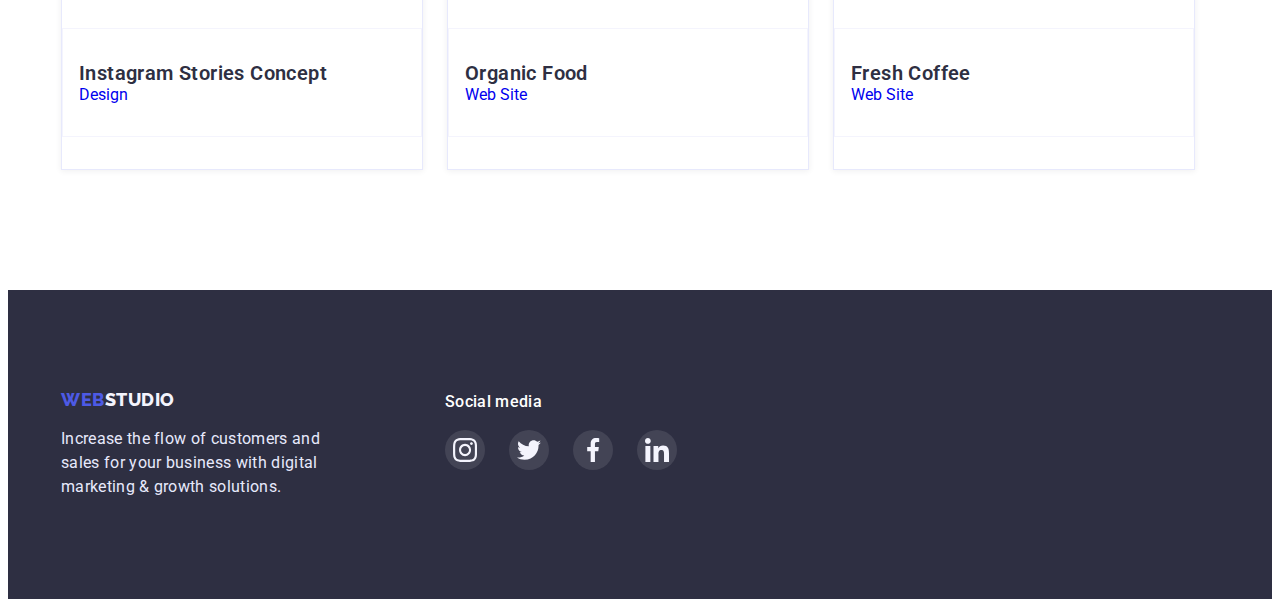
==== commit c650015c: "commit" ====
--- a/portfolio.html
+++ b/portfolio.html
@@ -48,91 +48,179 @@
         <li class="tab-item" ><button type="button" class="tab-design">Design</button></li>
         <li class="tab-item" ><button type="button" class="tab-marketing">Marketing</button></li>
     </ul>
+    <ul class="set-card">
+        <li class="card-list list">
+            <a class="overley-link link" href="#">
+                <article class="overley">
+                    <div class="portfolio-overley">
+                        <div class="images-overley">
+                            <img class="images-card" src="./images/bank.jpg" alt="Banking App Interface Concept" width="360" Height="300">
+                                <div class="overley-card">
+                                    <p class="text-card">14 Stylish and User-Friendly App Design Concepts · Task Manager App · Calorie Tracker App · Exotic Fruit Ecommerce App · Cloud Storage App</p>
+                                </div>
+                        </div>
+                    </div>    
+                    <div class="content-card">
+                        <h2 class="item-portfolio">Banking App Interface Concept</h2>
+                        <p class="text-item-portfolio">App</p>
+                    </div>
+                </article>
+            </a>
+        </li>
+        
+        <li class="card-list list">
+            <a class="overley-link link" href="#">
+                <article class="overley">
+                    <div class="portfolio-overley">
+                        <div class="images-overley">
+                            <img class="images-card" src="./images/payment.jpg" alt="Attach the phone to the terminal" width="360" Height="300">
+                                <div class="overley-card">
+                                    <p class="text-card">14 Stylish and User-Friendly App Design Concepts · Task Manager App · Calorie Tracker App · Exotic Fruit Ecommerce App · Cloud Storage App</p>
+                                </div>
+                        </div>
+                    </div>
+                    <div class="content-card">
+                        <h2 class="item-portfolio">Cashless Payment</h2>
+                        <p class="text-item-portfolio">Marketing</p>
+                    </div>
+                </article>
+            </a>
+        </li>
 
+        <li class="card-list list">
+            <a class="overley-link link" href="#">
+                <article class="overley">
+                    <div class="porfolio-overley">
+                        <div class="images-overley">
+                        <img class="images-card" src="./images/meditaion.jpg" alt="Computer and phone" width="360" Height="300">
+                            <div class="overley-card">
+                                <p class="text-card">14 Stylish and User-Friendly App Design Concepts · Task Manager App · Calorie Tracker App · Exotic Fruit Ecommerce App · Cloud Storage App</p>
+                            </div>
+                        </div>
+                    </div>
+                    <div class="content-card">
+                        <h2 class="item-portfolio">Meditaion App</h2>
+                        <p class="text-item text-item-portfolio">App</p>
+                    </div>
+                </article>
+            </a>
+        </li>
+        
+        <li class="card-list list">
+            <a class="overley-link link" href="#">
+                <article class="overley">
+                    <div class="portfolio-overley">
+                        <div class="images-overley">
+                        <img class="images-card" src="./images/taxi.jpg" alt="Car steering wheel" width="360" Height="300">
+                            <div class="overley-card">
+                                <p class="text-card">14 Stylish and User-Friendly App Design Concepts · Task Manager App · Calorie Tracker App · Exotic Fruit Ecommerce App · Cloud Storage App</p>
+                            </div>
+                        </div>
+                    </div>    
+                    <div class="content-card">
+                        <h2 class="item-portfolio">Taxi Service</h2>
+                        <p class="text-item text-item-portfolio">Marketing</p>
+                    </div> 
+                </article>
+            </a>
+        </li>
+        
+        <li class="card-list list">
+            <a class="overley-link link" href="#">
+                <article class="overley">
+                    <div class="portfolio-overley">
+                        <div class="images-overley">
+                        <img class="images-card" src="./images/screen.jpg" alt="Screen Illustrations" width="360" Height="300">
+                            <div class="overley-card">
+                                <p class="text-card">14 Stylish and User-Friendly App Design Concepts · Task Manager App · Calorie Tracker App · Exotic Fruit Ecommerce App · Cloud Storage App</p>
+                            </div>
+                        </div>
+                    </div>    
+                    <div class="content-card">
+                        <h2 class="item-portfolio">Screen Illustrations</h2>
+                        <p class="text-item text-item-portfolio">Design</p>
+                    </div>   
+                </article>
+            </a>
+        </li>
+        
+        <li class="card-list list">
+            <a class="overley-link link" href="#">
+                <article class="overley">
+                    <div class="portfolio-overley">
+                        <div class="images-overley">
+                        <img class="images-card" src="./images/online.jpg" alt="A girl with a phone" width="360" Height="300">
+                            <div class="overley-card">
+                                <p class="text-card">14 Stylish and User-Friendly App Design Concepts · Task Manager App · Calorie Tracker App · Exotic Fruit Ecommerce App · Cloud Storage App</p>
+                            </div>
+                        </div>
+                    </div>    
+                    <div class="content-card">
+                        <h2 class="item-portfolio">Online Courses</h2>
+                        <p class="text-item text-item-portfolio">Marketing</p>
+                    </div>
+                </article>
+            </a>
+        </li>
+        
+        <li class="card-list list">
+            <a class="overley-link link" href="#">
+                <article class="overley">
+                    <div class="portfolio-overley">
+                        <div class="images-overley">
+                            <img class="images-card" src="./images/instagram.jpg" alt="Instagram Stories Concept" width="360" Height="300">
+                                <div class="overley-card">
+                                    <p class="text-card">14 Stylish and User-Friendly App Design Concepts · Task Manager App · Calorie Tracker App · Exotic Fruit Ecommerce App · Cloud Storage App</p>
+                                </div>
+                        </div>
+                    </div>    
+                    <div class="content-card">
+                        <h2 class="item-portfolio">Instagram Stories Concept</h2>
+                        <p class="text-item text-item-portfolio">Design</p>
+                    </div>
+                </article>
+            </a>
+        </li>
+        
+        <li class="card-list list">
+            <a class="overley-link link" href="#">
+                <article class="overley">
+                    <div class="portfolio-overley">
+                        <div class="images-overley">
+                        <img class="images-card" src="./images/organic.jpg" alt="Vegetables" width="360" Height="300">
+                            <div class="overley-card">
+                                <p class="text-card">14 Stylish and User-Friendly App Design Concepts · Task Manager App · Calorie Tracker App · Exotic Fruit Ecommerce App · Cloud Storage App</p>
+                            </div>
+                        </div>
+                    </div>    
+                    <div class="content-card">
+                        <h2 class="item-portfolio">Organic Food</h2>
+                        <p class="text-item text-item-portfolio">Web Site</p>
+                    </div>
+                </article>
+            </a>
+        </li>
+        
+        <li class="card-list list">
+            <a class="overley-link link" href="#">
+                <article class="overley">
+                    <div class="portfolio-overley">
+                        <div class="images-overley">
+                        <img class="images-card" src="./images/coffee.jpg" alt="Cup of coffee" width="360" Height="300">
+                            <div class="overley-card">
+                                <p class="text-card">14 Stylish and User-Friendly App Design Concepts · Task Manager App · Calorie Tracker App · Exotic Fruit Ecommerce App · Cloud Storage App</p>
+                            </div>
 
-    <ul class="images-list list">
-        <li class="images-item-bank">
-<a href="" class="images-item-link link">
-    <div class="images-item-overlay">
-<img class="img-card" src="./images/bank.jpg" alt="bank" width="360" height="300"/>
-<p class="images-top-text">14 Stylish and User-Friendly App Design Concepts · Task Manager App ·
-Calorie Tracker App · Exotic Fruit Ecommerce App · Cloud Storage App</p>
-</div>
-        <div class="picture-content">
-        <h2 class="images-banking">Banking App Interface Concept</h2>
-        <p class="images-after-banking">App</p>
-    
-        </div>
-    </a>
-        </li>
-    <li class="images-item-payment">
-        <a href="" class="images-item-link link">
-            <div class="images-overlay">
-        <img src="./images/payment.jpg" alt="payment" width="360" height="300"/>
-        
-        </div>
-        <div class="picture-content">
-        <h2 class="images-payment">Cashless Payment</h2>
-        <p class="images-after-payment">Marketing</p>
-        </div>
-        </a>
-    </li>
-    <li class="images-item-maditation">
-        <a href="" class="images-item-link link">
-            <div class="images-overlay">
-        <img src="./images/meditaion.jpg" alt="meditation" width="360" height="300"/>
-        
-        </div>
-        <div class="picture-content">
-        <h2 class="images-meditation">Cashless Payment</h2>
-            <p class="images-after-meditation">App</p>
-        </div>
-        </a>
-    </li>
-    <li class="images-item-taxi">
-        <img src="./images/taxi.jpg" alt="taxi" width="360" height="300"/>
-        <div class="picture-content">
-
-        <h2 class="images-taxi">Taxi Service</h2>
-            <p class="images-after-taxi">Marketing</p>
-        </div>
-    </li>
-    <li class="images-item-illustration">
-        <img src="./images/screen.jpg" alt="screen" width="360" height="300"/>
-        <div class="picture-content">
-        <h2 class="images-illustration">Screen Illustrations</h2>
-            <p class="images-after-illustration">Design</p>
-        </div>
-    </li>
-    <li class="images-item-online">
-        <img src="./images/online.jpg" alt="online" width="360" height="300"/>
-        <div class="picture-content">
-        <h2 class="images-online">Online Courses</h2>
-            <p class="images-after-online">Marketing</p>
-        </div>
-    </li>
-    <li class="images-item-instagram">
-        <img src="./images/instagram.jpg" alt="instagram" width="360" height="300"/>
-        <div class="picture-content">
-        <h2 class="images-instagran">Instagram Stories Concept</h2>
-            <p class="images-after-instagram">Design</p>
-        </div>
-    </li>
-    <li class="images-item-organic">
-        <img src="./images/organic.jpg" alt="organic" width="360" height="300"/>
-        <div class="picture-content">
-        <h2 class="images-organic">Organic Food</h2>
-            <p class="images-after-rganic">Web Site</p>
-        </div>
-    </li>
-    <li class="images-item-coffee">
-        <img src="./images/coffee.jpg" alt="coffee" width="360" height="300"/>
-        <div class="picture-content">      
-        <h2 class="images-coffee">Fresh Coffee</h2>
-            <p class="images-after-coffee">Web Site</p>
-        </div>
-    </li>
-    </ul>
+                        </div>
+                    </div>    
+                    <div class="content-card">
+                        <h2 class="item-portfolio">Fresh Coffee</h2>
+                        <p class="text-item text-item-portfolio">Web Site</p>
+                    </div>
+                </article>
+            </a>
+        </li>
+</ul>
 </div>
 </section>
 </main>
--- a/css/styles.css
+++ b/css/styles.css
@@ -407,9 +407,10 @@
     height: 40px;
     background-color: #4D5AE5;
     border-radius: 50%;
-
+    transition: color 250ms cubic-bezier(0.4, 0, 0.2, 1);
+}
     
-}
+
 .team-soc-link{
     width: 100%;
     height: 100%;
@@ -418,8 +419,7 @@
     justify-content: center;
     gap: 24px;
     list-style: none;
-    transition: color 250ms cubic-bezier(0.4, 0, 0.2, 1);
-    }
+    transition: transform 250ms cubic-bezier(0.4, 0, 0.2, 1);}
 
 .team-soc-icon{
 fill: #F4F4FD;
@@ -552,7 +552,9 @@
 .customers-item {
     width: calc((100%-168px)/6);
     height: 88px;
-}
+    
+    }
+
 .customers-link {
     width: 100%;
     height: 100%;
@@ -561,6 +563,7 @@
     display: flex;
     align-items: center;
     justify-content: center;
+    transition: transform 250ms, cubic-bezier(0.4, 0, 0.2, 1)
 }
     .customers-icon {
         fill: #AFB1B8;
@@ -659,6 +662,7 @@
     justify-content: center;
     display: flex;
     gap: 16px;
+    transition: transform 250ms cubic-bezier(0.4, 0, 0.2, 1);
 }
 .link {
 }
@@ -677,6 +681,58 @@
 
 .soc-icon:hover{
     fill: ;
+}
+
+
+/*---------------------backdrop--------------*/
+
+.backdrop{
+    width: 100%;
+    height: 100%;
+    background-color: rgba(17, 19, 25, 0.439);
+    position: fixed;
+    top: 0;
+    transition: opacity 250ms cubic-bezier(0.4, 0, 0.2, 1), 
+    visibility 250ms cubic-bezier(0.4, 0, 0.2, 1),
+}
+.modal{
+    position: absolute;
+    left: 50%;
+    top: 50%;
+    width: 408px;
+    min-height: 576px;
+    background-color:#FCFCFC;
+    box-shadow: 0px 1px 1px rgba(0, 0, 0, 0.14), 0px 1px 3px rgba(0, 0, 0, 0.12), 0px 2px 1px rgba(0, 0, 0, 0.2);
+border-radius: 4px;
+transform: translate(-50%, -50%) scale(1);
+transition: transform 250ms cubic-bezier(0.4, 0, 0.2, 1);
+}
+.backdrop.is-hidden.modal{
+    transform: translate(-50%, -50%) scale(0); 
+
+}
+.modal-close{
+    width: 24px;
+    height: 24px;
+    background: #E7E9FC;
+border: 1px solid rgba(0, 0, 0, 0.1);
+border-radius: 50%;
+position: absolute;
+right: 24px;
+top: 24px;
+
+}
+.modal-icon{
+    width: 100%;
+    height: 100%;
+    display: flex;
+    align-items: center;
+    justify-content: center;
+}
+.is-hidden{
+    opacity: 0;
+    visibility:hidden ;
+    pointer-events: none;
 }
 
 /* -----------PORTFOLIO-head------------ */
@@ -685,7 +741,6 @@
     width: 1158px;
     padding-left:15px;
     padding-right: 15px;
-
     margin: 0 auto;
 }
 body{
@@ -803,6 +858,7 @@
     line-height: 1.5;
     letter-spacing: 0.02em;
     color: #434455;
+    padding-left: 156px;
 }
 .header-portfolio-mail:hover{
     color: #404BBF;
@@ -813,7 +869,7 @@
 line-height: 1.5;
 letter-spacing: 0.02em;
 color: #434455;
-padding-left: 156px;
+padding-right: 156px
 
 }
 .header-portfolio-tel:hover{
@@ -834,11 +890,6 @@
 
 .tab-item{}
     
-.filter{ padding-top: 96px;
-    padding-bottom: 120px;
-
-}
-
 .tab{
 }
 .tab-list{
@@ -1014,281 +1065,79 @@
 .tab:focus {
 color: #404BBF;
 }
-
-.images { 
-    padding-top:72px;}
-    
-.images { padding-top:72px ;
-    box-shadow: 0px 1px 6px rgba(46, 47, 66, 0.08);
-}
-
-
-.images-list {
-    
-    display: flex;
+.card-list{
+    width: calc((100%-48)/3);
+}
+.set-card {
+    display: flex;
+    flex-wrap: wrap;
     column-gap: 24px;
-    row-gap: 48px;
-    flex-wrap: wrap;
-}
-
-.images-item{width: calc(100 %-48)/3;
-position: relative;}
-
-
-.picture-list {
+    row-gap: 24px;
+}
+.content-card {
     padding-top: 32px;
     padding-bottom: 32px;
     padding-left: 16px;
-}
-.images-item-link {Width:
-    360px;
-    Height:
-    420px};
-
-.images-top-text{
+    padding-right: 32px;
+    border: 0.5px solid #F4F4FD;
+}
+.card-list {
+    border: 1px solid #E7E9FC;
+    box-shadow: 0px 1px 6px rgba(46, 47, 66, 0.08);
+    transition-property: border, box-shadow;
+    transition-duration: 250ms;
+    transition-timing-function: cubic-bezier(0.4, 0, 0.2, 1);
+}
+.card-list:hover {
+    border: 0.5px solid #F4F4FD;
+    box-shadow: 0px 1px 6px rgba(46, 47, 66, 0.08), 0px 1px 1px rgba(46, 47, 66, 0.16), 0px 2px 1px rgba(46, 47, 66, 0.08);
+}
+
+.item-portfolio {
+    font-weight: 600;
+    font-size: 20px;
+    line-height: 1.2;
+    letter-spacing: 0.02em;
+    color: #2E2F42;
+    }
+.images-overley {
+    position: relative;
+    overflow: hidden;
+}
+.overley-card {
     position: absolute;
-    top: 0;
-}
-.images-item-bank{Width:
-    360px;
-    Height:
-    420px}
-.images-item-bank:hover{
-    box-shadow: 0px 1px 6px rgba(46, 47, 66, 0.08), 
-    0px 1px 1px rgba(46, 47, 66, 0.16), 
-    0px 2px 1px rgba(46, 47, 66, 0.08);
-    
-}
-.picture-content {
-    border: 1px solid #E7E9FC;
-    padding: 32px 0 32px 16px;
-}
-    
-
-.images-banking {
-    margin-bottom: 8px;
-
-margin-bottom: 8px;
-font-family: 'Roboto';
-font-style: normal;
-font-weight: 500;
-font-size: 20px;
-line-height: 1.2;
-letter-spacing: 0.02em;
-color: #2E2F42;
-
-
-}
-.images-after-banking {
-font-size: 16px;
-line-height: 1.5;
-letter-spacing: 0.02em;
-color: #434455;
-}
-
-.images-item-payment:hover{
-    box-shadow: 0px 1px 6px rgba(46, 47, 66, 0.08), 
-    0px 1px 1px rgba(46, 47, 66, 0.16), 
-    0px 2px 1px rgba(46, 47, 66, 0.08);
-    
-}
-.images-payment {
-margin-bottom: 8px;
-
-    margin-bottom: 8px;
-font-size: 20px;
-line-height: 1.2;
-letter-spacing: 0.02em;
-color: #2E2F42;
-}
-.images-after-payment {
-
-font-size: 16px;
-line-height: 1.5;
-letter-spacing: 0.02em;
-color: #434455;
-}
-
-.images-item-maditation:hover{
-    box-shadow: 0px 1px 6px rgba(46, 47, 66, 0.08), 
-    0px 1px 1px rgba(46, 47, 66, 0.16), 
-    0px 2px 1px rgba(46, 47, 66, 0.08);
-    
-}
-.images-meditation {
-    
-
-    margin-bottom: 8px;
-font-family: 'Roboto';
-font-style: normal;
-font-weight: 500;
-font-size: 20px;
-line-height: 1.2;
-letter-spacing: 0.02em;
-color: #2E2F42;
-}
-.images-after-meditation {
-
+    content: "";
+    top: 100%;
+    left: 0;
+    width: 100%;
+    height: 100%; 
+    display: flex;
+    transition: 250ms cubic-bezier(0.4, 0, 0.2, 1) ;
+}
+.text-card {
     font-size: 16px;
     line-height: 1.5;
     letter-spacing: 0.02em;
-    color: #434455
-
-}
-.images-item-taxi:hover{
-    box-shadow: 0px 1px 6px rgba(46, 47, 66, 0.08), 
-    0px 1px 1px rgba(46, 47, 66, 0.16), 
-    0px 2px 1px rgba(46, 47, 66, 0.08);
-    
-}
-.images-taxi {
-    
-    margin-bottom: 8px;
-
-margin-bottom: 8px;
-    font-family: 'Roboto';
-font-style: normal;
-font-weight: 500;
-font-size: 20px;
-line-height: 1.2;
-letter-spacing: 0.02em;
-color: #2E2F42;
-}
-.images-after-taxi {
-
-font-size: 16px;
-line-height: 1.5;
-letter-spacing: 0.02em;
-color: #434455;
-}
-
-.images-item-illustration:hover{
-    box-shadow: 0px 1px 6px rgba(46, 47, 66, 0.08), 
-    0px 1px 1px rgba(46, 47, 66, 0.16), 
-    0px 2px 1px rgba(46, 47, 66, 0.08);
-    
-}
-.images-illustration {
-    
-
-    margin-bottom: 8px;
-    font-family: 'Roboto';
-font-style: normal;
-font-weight: 500;
-font-size: 20px;
-line-height: 1.2;
-letter-spacing: 0.02em;
-color: #2E2F42;
-}
-.images-after-illustration {
-
-font-size: 16px;
-line-height: 1.5;
-letter-spacing: 0.02em;
-color: #434455;
-}
-.images-item-online:hover{
-    box-shadow: 0px 1px 6px rgba(46, 47, 66, 0.08), 
-    0px 1px 1px rgba(46, 47, 66, 0.16), 
-    0px 2px 1px rgba(46, 47, 66, 0.08);
-    
-}
-.images-online {
-margin-bottom: 8px;
-font-family: 'Roboto';
-
-    margin-bottom: 8px;
-    font-family: 'Roboto';
-font-style: normal;
-font-weight: 500;
-font-size: 20px;
-line-height: 1.2;
-letter-spacing: 0.02em;
-color: #2E2F42;
-}
-.images-after-online {
-
-font-size: 16px;
-line-height: 1.5;
-letter-spacing: 0.02em;
-color: #434455;
-}
-.images-item-instagram:hover{
-    box-shadow: 0px 1px 6px rgba(46, 47, 66, 0.08), 
-    0px 1px 1px rgba(46, 47, 66, 0.16), 
-    0px 2px 1px rgba(46, 47, 66, 0.08);
-    
-}
-.images-instagran {
-
-    margin-bottom: 8px;
-    font-family: 'Roboto';
-font-style: normal;
-font-weight: 500;
-font-size: 20px;
-line-height: 1.2;
-letter-spacing: 0.02em;
-color: #2E2F42;
-}
-.images-after-instagram {
-
-font-size: 16px;
-line-height: 1.5;
-letter-spacing: 0.02em;
-color: #434455;
-}
-
-.images-item-organic:hover{
-    box-shadow: 0px 1px 6px rgba(46, 47, 66, 0.08), 
-    0px 1px 1px rgba(46, 47, 66, 0.16), 
-    0px 2px 1px rgba(46, 47, 66, 0.08);
-    
-}
-.images-organic {
-
-    margin-bottom: 8px;
-    font-family: 'Roboto';
-font-style: normal;
-font-weight: 500;
-font-size: 20px;
-line-height: 1.2;
-letter-spacing: 0.02em;
-color: #2E2F42;
-}
-.images-after-organic {
-
-font-size: 16px;
-line-height: 1.5;
-letter-spacing: 0.02em;
-color: #434455;
-}
-.images-item-coffee:hover{
-    box-shadow: 0px 1px 6px rgba(46, 47, 66, 0.08), 
-    0px 1px 1px rgba(46, 47, 66, 0.16), 
-    0px 2px 1px rgba(46, 47, 66, 0.08);
-    
-}
-.images-coffee {
-margin-bottom: 8px;
-margin-bottom: 8px;
-
-font-family: 'Roboto';
-font-style: normal;
-font-weight: 500;
-font-size: 20px;
-line-height: 1.2;
-letter-spacing: 0.02em;
-color: #2E2F42;
-}
-.images-after-coffee {
-
-font-size: 16px;
-line-height: 1.5;
-letter-spacing: 0.02em;
-color: #434455;
-}
-
-
+    color:#F4F4FD;
+    display: flex;
+    background: #4D5AE5;
+    width: 100%;
+    padding: 40px 32px;
+
+}
+.card-list:hover .overley-card {
+transform: translateY(-100%);
+    transition: 250ms cubic-bezier(0.4, 0, 0.2, 1) ;
+} 
+.images-overley::before {
+    display: flex;
+    position: absolute;
+    content: "";
+    top: 0;
+    left: 0;  
+    transform: translateY(-100%);
+    transition: 250ms cubic-bezier(0.4, 0, 0.2, 1);
+}
 
 .footer-portfolio{
     background: #2E2F42;
@@ -1365,6 +1214,7 @@
     justify-content: center;
     display: flex;
     gap: 16px;
+    transition: transform 250ms cubic-bezier(0.4, 0, 0.2, 1);
 }
 .link {
 }
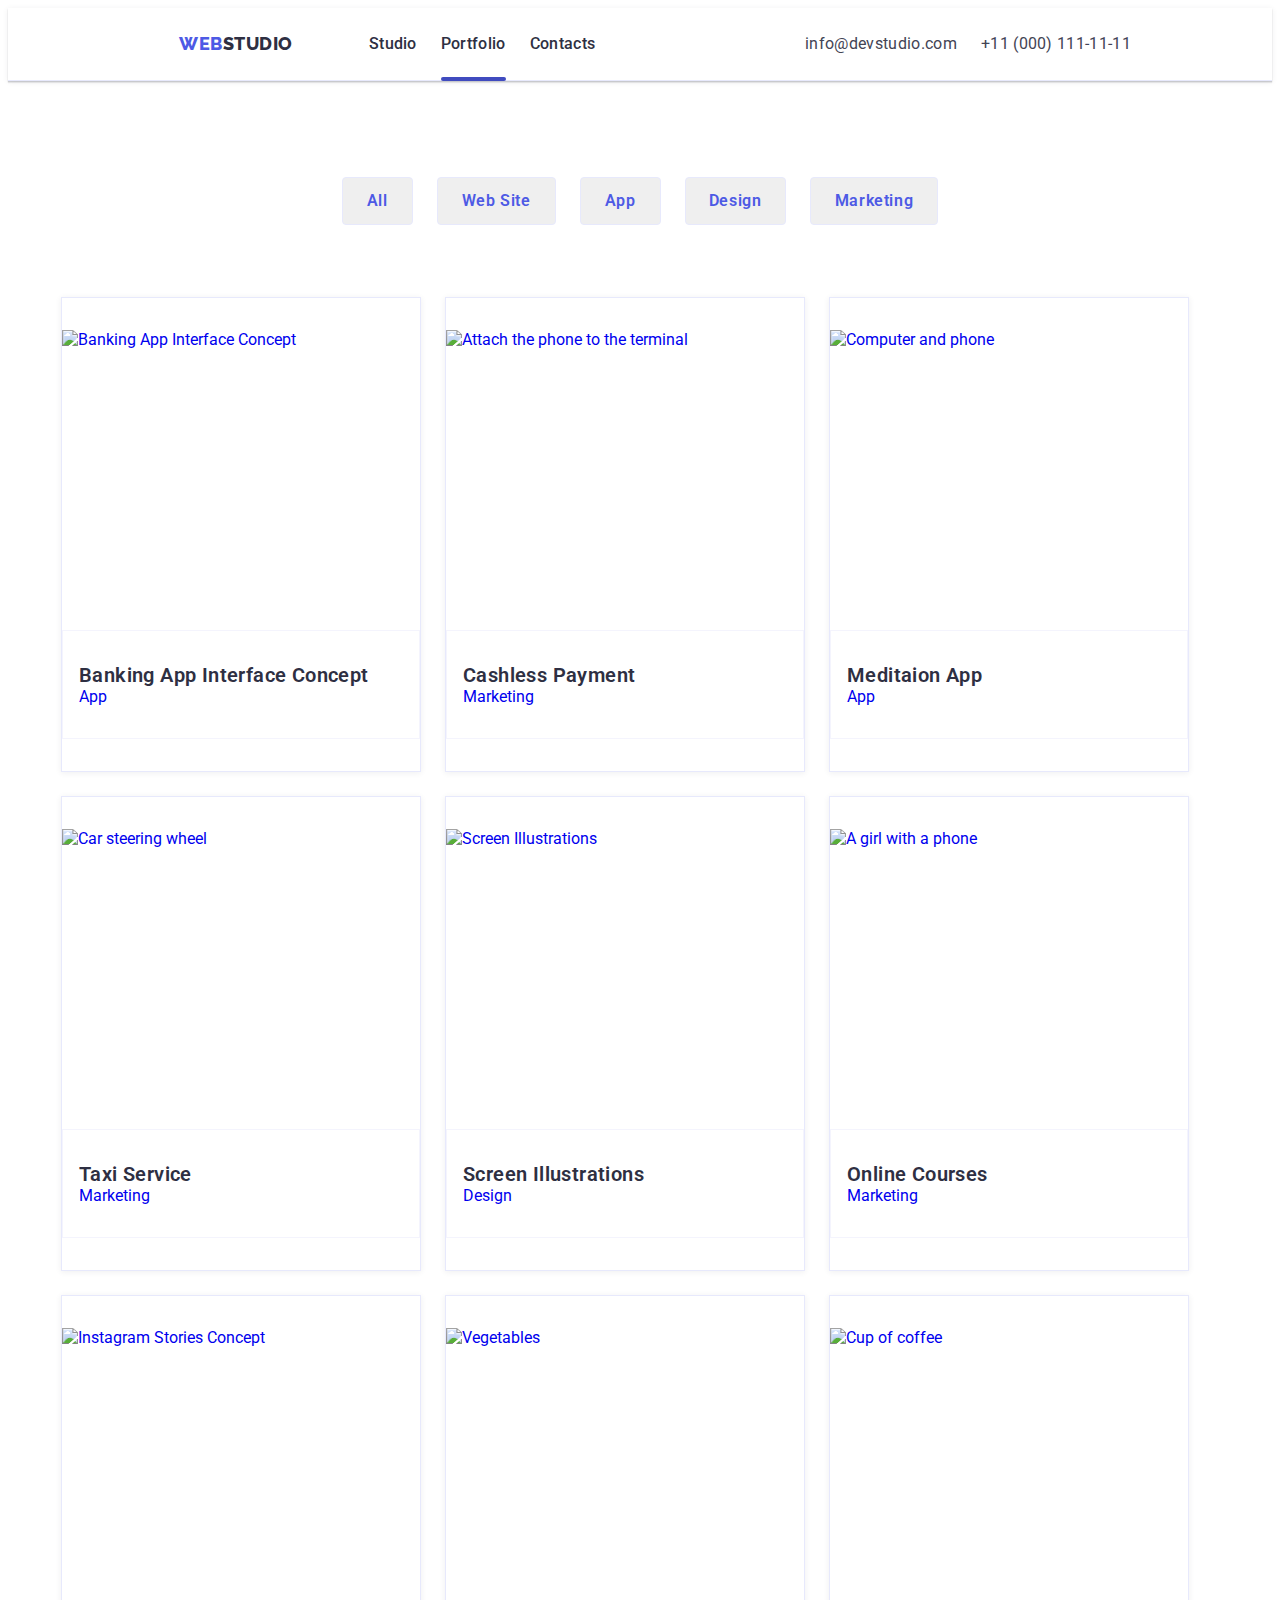
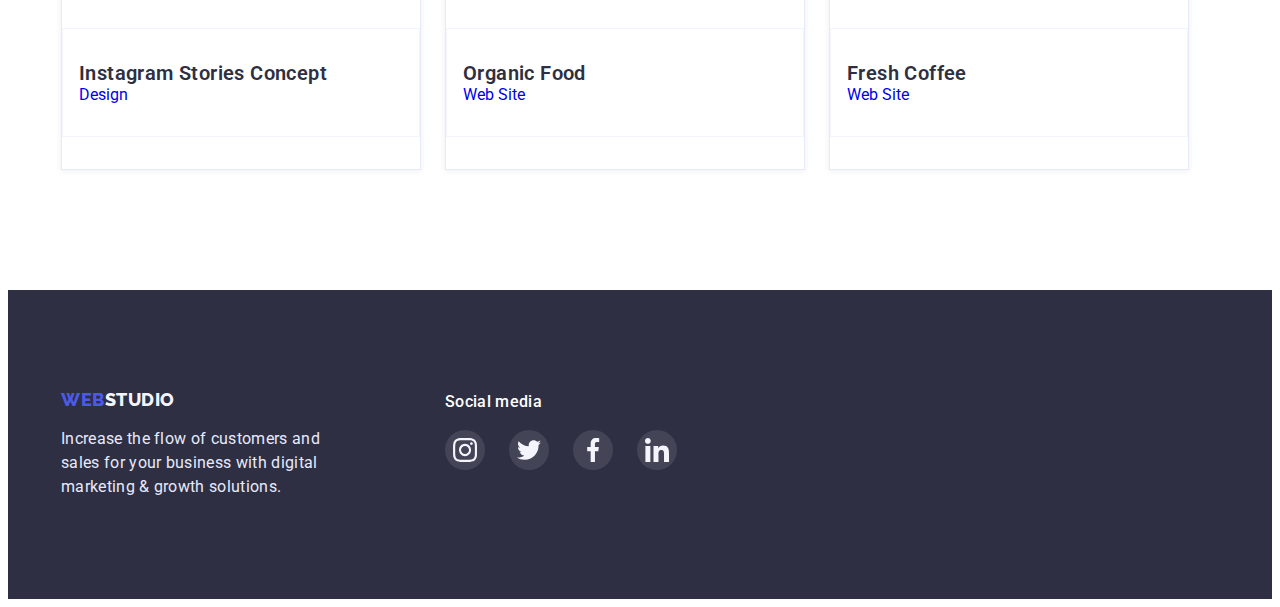
==== commit dc996184: "commit" ====
--- a/portfolio.html
+++ b/portfolio.html
@@ -54,7 +54,7 @@
                 <article class="overley">
                     <div class="portfolio-overley">
                         <div class="images-overley">
-                            <img class="images-card" src="./images/bank.jpg" alt="Banking App Interface Concept" width="360" Height="300">
+                            <img class="images-card" src="./images/bank.jpg" alt="Banking App Interface Concept" width="358" Height="300">
                                 <div class="overley-card">
                                     <p class="text-card">14 Stylish and User-Friendly App Design Concepts · Task Manager App · Calorie Tracker App · Exotic Fruit Ecommerce App · Cloud Storage App</p>
                                 </div>
@@ -73,7 +73,7 @@
                 <article class="overley">
                     <div class="portfolio-overley">
                         <div class="images-overley">
-                            <img class="images-card" src="./images/payment.jpg" alt="Attach the phone to the terminal" width="360" Height="300">
+                            <img class="images-card" src="./images/payment.jpg" alt="Attach the phone to the terminal" width="358" Height="300">
                                 <div class="overley-card">
                                     <p class="text-card">14 Stylish and User-Friendly App Design Concepts · Task Manager App · Calorie Tracker App · Exotic Fruit Ecommerce App · Cloud Storage App</p>
                                 </div>
@@ -92,7 +92,7 @@
                 <article class="overley">
                     <div class="porfolio-overley">
                         <div class="images-overley">
-                        <img class="images-card" src="./images/meditaion.jpg" alt="Computer and phone" width="360" Height="300">
+                        <img class="images-card" src="./images/meditaion.jpg" alt="Computer and phone" width="358" Height="300">
                             <div class="overley-card">
                                 <p class="text-card">14 Stylish and User-Friendly App Design Concepts · Task Manager App · Calorie Tracker App · Exotic Fruit Ecommerce App · Cloud Storage App</p>
                             </div>
@@ -111,7 +111,7 @@
                 <article class="overley">
                     <div class="portfolio-overley">
                         <div class="images-overley">
-                        <img class="images-card" src="./images/taxi.jpg" alt="Car steering wheel" width="360" Height="300">
+                        <img class="images-card" src="./images/taxi.jpg" alt="Car steering wheel" width="358" Height="300">
                             <div class="overley-card">
                                 <p class="text-card">14 Stylish and User-Friendly App Design Concepts · Task Manager App · Calorie Tracker App · Exotic Fruit Ecommerce App · Cloud Storage App</p>
                             </div>
@@ -130,7 +130,7 @@
                 <article class="overley">
                     <div class="portfolio-overley">
                         <div class="images-overley">
-                        <img class="images-card" src="./images/screen.jpg" alt="Screen Illustrations" width="360" Height="300">
+                        <img class="images-card" src="./images/screen.jpg" alt="Screen Illustrations" width="358" Height="300">
                             <div class="overley-card">
                                 <p class="text-card">14 Stylish and User-Friendly App Design Concepts · Task Manager App · Calorie Tracker App · Exotic Fruit Ecommerce App · Cloud Storage App</p>
                             </div>
@@ -149,7 +149,7 @@
                 <article class="overley">
                     <div class="portfolio-overley">
                         <div class="images-overley">
-                        <img class="images-card" src="./images/online.jpg" alt="A girl with a phone" width="360" Height="300">
+                        <img class="images-card" src="./images/online.jpg" alt="A girl with a phone" width="358" Height="300">
                             <div class="overley-card">
                                 <p class="text-card">14 Stylish and User-Friendly App Design Concepts · Task Manager App · Calorie Tracker App · Exotic Fruit Ecommerce App · Cloud Storage App</p>
                             </div>
@@ -168,7 +168,7 @@
                 <article class="overley">
                     <div class="portfolio-overley">
                         <div class="images-overley">
-                            <img class="images-card" src="./images/instagram.jpg" alt="Instagram Stories Concept" width="360" Height="300">
+                            <img class="images-card" src="./images/instagram.jpg" alt="Instagram Stories Concept" width="358" Height="300">
                                 <div class="overley-card">
                                     <p class="text-card">14 Stylish and User-Friendly App Design Concepts · Task Manager App · Calorie Tracker App · Exotic Fruit Ecommerce App · Cloud Storage App</p>
                                 </div>
@@ -187,7 +187,7 @@
                 <article class="overley">
                     <div class="portfolio-overley">
                         <div class="images-overley">
-                        <img class="images-card" src="./images/organic.jpg" alt="Vegetables" width="360" Height="300">
+                        <img class="images-card" src="./images/organic.jpg" alt="Vegetables" width="358" Height="300">
                             <div class="overley-card">
                                 <p class="text-card">14 Stylish and User-Friendly App Design Concepts · Task Manager App · Calorie Tracker App · Exotic Fruit Ecommerce App · Cloud Storage App</p>
                             </div>
@@ -206,7 +206,7 @@
                 <article class="overley">
                     <div class="portfolio-overley">
                         <div class="images-overley">
-                        <img class="images-card" src="./images/coffee.jpg" alt="Cup of coffee" width="360" Height="300">
+                        <img class="images-card" src="./images/coffee.jpg" alt="Cup of coffee" width="358" Height="300">
                             <div class="overley-card">
                                 <p class="text-card">14 Stylish and User-Friendly App Design Concepts · Task Manager App · Calorie Tracker App · Exotic Fruit Ecommerce App · Cloud Storage App</p>
                             </div>
--- a/css/styles.css
+++ b/css/styles.css
@@ -211,7 +211,7 @@
 margin-top: 48px;
 border: 1px transparent;
 border-radius: 4px;
-transition: color 250ms cubic-bezier(0.4, 0, 0.2, 1), background-color 2500ms cubic-bezier(0.4, 0, 0.2, 1)
+transition: color 250ms cubic-bezier(0.4, 0, 0.2, 1), background-color 250ms cubic-bezier(0.4, 0, 0.2, 1)
 
 }
 .hero-btn:hover{
@@ -380,6 +380,7 @@
 .list {
 }
 .team-item {box-shadow: 0px 1px 6px rgba(46, 47, 66, 0.08), 0px 1px 1px rgba(46, 47, 66, 0.16), 0px 2px 1px rgba(46, 47, 66, 0.08);
+transition:250ms cubic-bezier(0.4, 0, 0.2, 1);
 }
 .card-content{
     padding: 32px 0 32px 0;
@@ -407,7 +408,7 @@
     height: 40px;
     background-color: #4D5AE5;
     border-radius: 50%;
-    transition: color 250ms cubic-bezier(0.4, 0, 0.2, 1);
+
 }
     
 
@@ -419,7 +420,9 @@
     justify-content: center;
     gap: 24px;
     list-style: none;
-    transition: transform 250ms cubic-bezier(0.4, 0, 0.2, 1);}
+    transition-property: background-color;
+    transition-duration: 250ms;
+    transition-timing-function: cubic-bezier(0.4, 0, 0.2, 1);}
 
 .team-soc-icon{
 fill: #F4F4FD;
@@ -563,9 +566,11 @@
     display: flex;
     align-items: center;
     justify-content: center;
-    transition: transform 250ms, cubic-bezier(0.4, 0, 0.2, 1)
-}
-    .customers-icon {
+    transition-property: border, fill;
+    transition-duration: 250ms;
+    transition-timing-function: cubic-bezier(0.4, 0, 0.2, 1);
+}
+.customers-icon {
         fill: #AFB1B8;
     }
 
@@ -662,7 +667,8 @@
     justify-content: center;
     display: flex;
     gap: 16px;
-    transition: transform 250ms cubic-bezier(0.4, 0, 0.2, 1);
+   
+    transition: 250ms 250ms cubic-bezier(0.4, 0, 0.2, 1);
 }
 .link {
 }
@@ -671,7 +677,7 @@
 
 }
 .soc-link:hover {
-    background: #31D0AA;
+    background-color: #31D0AA;
     border-radius: 50%;
 }
 .soc-link:focus {
@@ -838,6 +844,7 @@
 letter-spacing: 0.02em;
 color: #2E2F42;
 position: relative;
+transition: color 250ms cubic-bezier(0.4, 0, 0.2, 1);
 }
 .header-portfolio-link.current::after{
     content: '';
@@ -859,6 +866,7 @@
     letter-spacing: 0.02em;
     color: #434455;
     padding-left: 156px;
+    transition: color 250ms cubic-bezier(0.4, 0, 0.2, 1);
 }
 .header-portfolio-mail:hover{
     color: #404BBF;
@@ -869,8 +877,8 @@
 line-height: 1.5;
 letter-spacing: 0.02em;
 color: #434455;
-padding-right: 156px
-
+padding-right: 156px;
+transition: color 250ms cubic-bezier(0.4, 0, 0.2, 1);
 }
 .header-portfolio-tel:hover{
     color: #404BBF;
@@ -969,7 +977,10 @@
     cursor: pointer;
     height: 48px;
     border: 1px solid #E7E9FC;
-    border-radius: 4px;}
+    border-radius: 4px;
+    transition: color 250ms cubic-bezier(0.4, 0, 0.2, 1), background-color 250ms cubic-bezier(0.4, 0, 0.2, 1)
+
+}
 .tab-web {
     display: flex;
 flex-direction: row;
@@ -991,6 +1002,8 @@
 height: 48px;
 border: 1px solid #E7E9FC;
 border-radius: 4px;
+transition: color 250ms cubic-bezier(0.4, 0, 0.2, 1), background-color 250ms cubic-bezier(0.4, 0, 0.2, 1)
+
 }
 .tab-app {
     display: flex;
@@ -1012,6 +1025,8 @@
 height: 48px;
 border: 1px solid #E7E9FC;
 border-radius: 4px;
+transition: color 250ms cubic-bezier(0.4, 0, 0.2, 1), background-color 250ms cubic-bezier(0.4, 0, 0.2, 1)
+
 }
 
 .tab-design {
@@ -1036,6 +1051,8 @@
 height: 48px;
 border: 1px solid #E7E9FC;
 border-radius: 4px;
+transition: color 250ms cubic-bezier(0.4, 0, 0.2, 1), background-color 250ms cubic-bezier(0.4, 0, 0.2, 1)
+
 }
 .tab-marketing {
 display: flex;
@@ -1059,19 +1076,22 @@
 height: 48px;
 border: 1px solid #E7E9FC;
 border-radius: 4px;
+transition: color 250ms cubic-bezier(0.4, 0, 0.2, 1), background-color 250ms cubic-bezier(0.4, 0, 0.2, 1)
+
 }
 
 .tab:hover,
 .tab:focus {
 color: #404BBF;
 }
-.card-list{
-    width: calc((100%-48)/3);
-}
+.set-card> .images-card{ 
+    flex-basis: calc((1134px-2*24px)/3);
+    }
+
 .set-card {
     display: flex;
     flex-wrap: wrap;
-    column-gap: 24px;
+    gap: 24px;
     row-gap: 24px;
 }
 .content-card {
@@ -1214,7 +1234,7 @@
     justify-content: center;
     display: flex;
     gap: 16px;
-    transition: transform 250ms cubic-bezier(0.4, 0, 0.2, 1);
+    transition: color 250ms cubic-bezier(0.4, 0, 0.2, 1), background-color 250ms cubic-bezier(0.4, 0, 0.2, 1);
 }
 .link {
 }
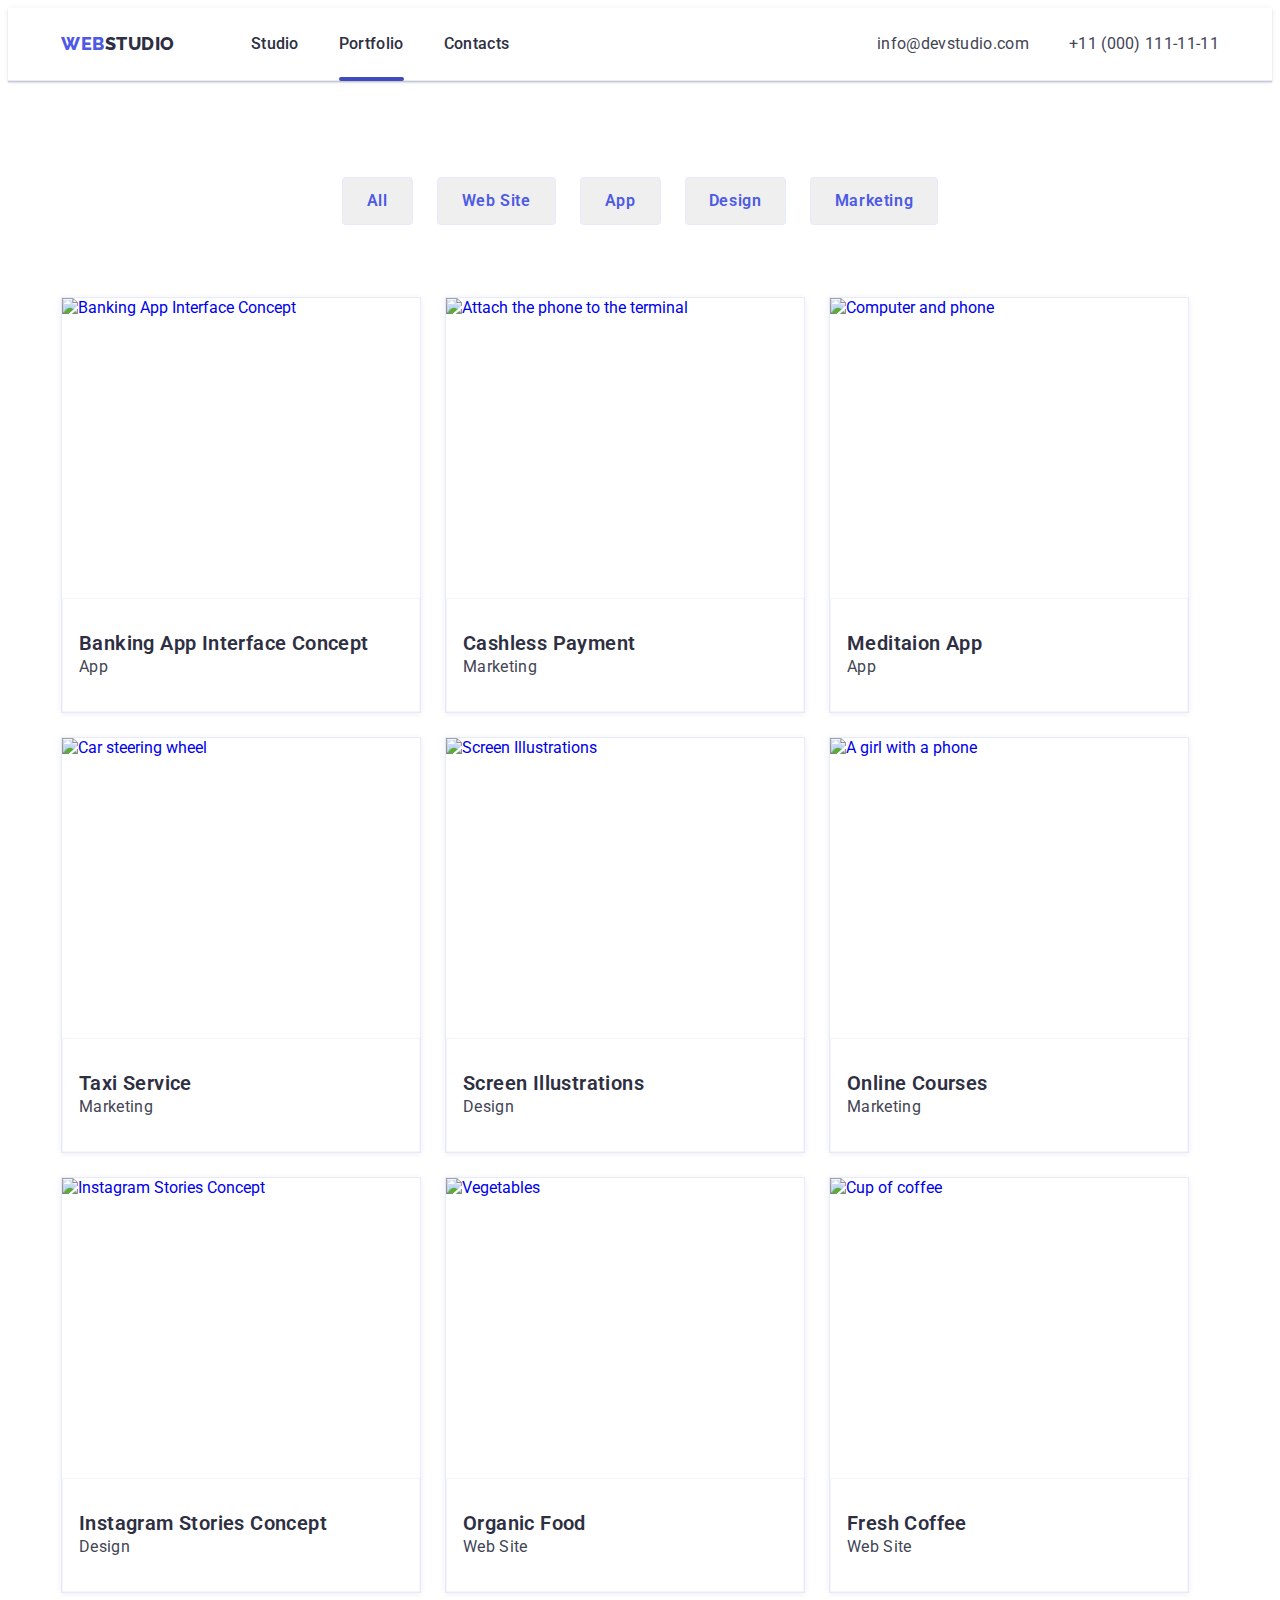
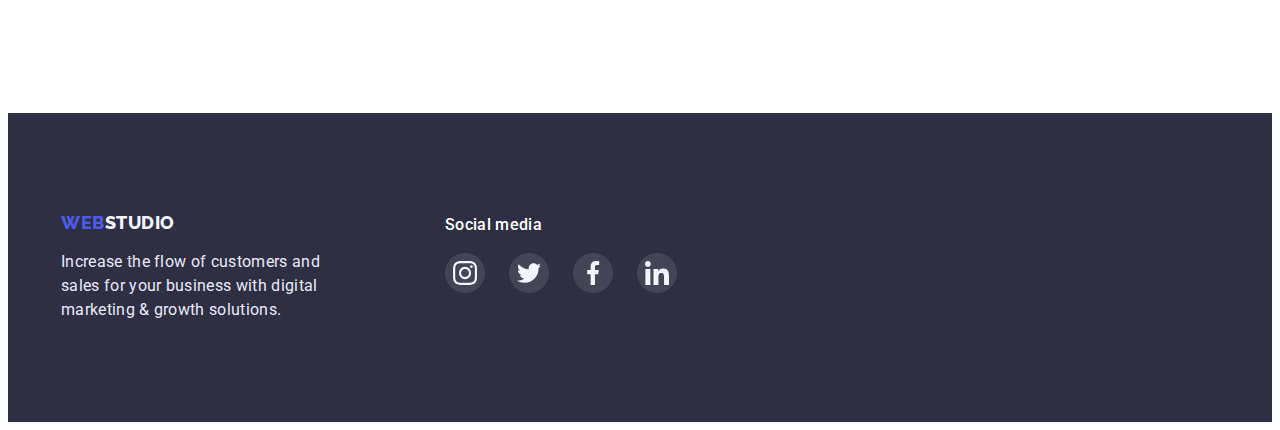
==== commit 7cab6d3d: "commit" ====
--- a/portfolio.html
+++ b/portfolio.html
@@ -61,8 +61,8 @@
                         </div>
                     </div>    
                     <div class="content-card">
-                        <h2 class="item-portfolio">Banking App Interface Concept</h2>
-                        <p class="text-item-portfolio">App</p>
+                        <h2 class="text-portfolio">Banking App Interface Concept</h2>
+                        <p class="text-after-portfolio">App</p>
                     </div>
                 </article>
             </a>
@@ -80,8 +80,8 @@
                         </div>
                     </div>
                     <div class="content-card">
-                        <h2 class="item-portfolio">Cashless Payment</h2>
-                        <p class="text-item-portfolio">Marketing</p>
+                        <h2 class="text-portfolio">Cashless Payment</h2>
+                        <p class="text-after-portfolio">Marketing</p>
                     </div>
                 </article>
             </a>
@@ -99,8 +99,8 @@
                         </div>
                     </div>
                     <div class="content-card">
-                        <h2 class="item-portfolio">Meditaion App</h2>
-                        <p class="text-item text-item-portfolio">App</p>
+                        <h2 class="text-portfolio">Meditaion App</h2>
+                        <p class="text-after-portfolio">App</p>
                     </div>
                 </article>
             </a>
@@ -118,8 +118,8 @@
                         </div>
                     </div>    
                     <div class="content-card">
-                        <h2 class="item-portfolio">Taxi Service</h2>
-                        <p class="text-item text-item-portfolio">Marketing</p>
+                        <h2 class="text-portfolio">Taxi Service</h2>
+                        <p class="text-after-portfolio">Marketing</p>
                     </div> 
                 </article>
             </a>
@@ -137,8 +137,8 @@
                         </div>
                     </div>    
                     <div class="content-card">
-                        <h2 class="item-portfolio">Screen Illustrations</h2>
-                        <p class="text-item text-item-portfolio">Design</p>
+                        <h2 class="text-portfolio">Screen Illustrations</h2>
+                        <p class="text-after-portfolio">Design</p>
                     </div>   
                 </article>
             </a>
@@ -156,8 +156,8 @@
                         </div>
                     </div>    
                     <div class="content-card">
-                        <h2 class="item-portfolio">Online Courses</h2>
-                        <p class="text-item text-item-portfolio">Marketing</p>
+                        <h2 class="text-portfolio">Online Courses</h2>
+                        <p class="text-after-portfolio">Marketing</p>
                     </div>
                 </article>
             </a>
@@ -175,8 +175,8 @@
                         </div>
                     </div>    
                     <div class="content-card">
-                        <h2 class="item-portfolio">Instagram Stories Concept</h2>
-                        <p class="text-item text-item-portfolio">Design</p>
+                        <h2 class="text-portfolio">Instagram Stories Concept</h2>
+                        <p class="text-after-portfolio">Design</p>
                     </div>
                 </article>
             </a>
@@ -194,8 +194,8 @@
                         </div>
                     </div>    
                     <div class="content-card">
-                        <h2 class="item-portfolio">Organic Food</h2>
-                        <p class="text-item text-item-portfolio">Web Site</p>
+                        <h2 class="text-portfolio">Organic Food</h2>
+                        <p class="text-after-portfolio">Web Site</p>
                     </div>
                 </article>
             </a>
@@ -214,8 +214,8 @@
                         </div>
                     </div>    
                     <div class="content-card">
-                        <h2 class="item-portfolio">Fresh Coffee</h2>
-                        <p class="text-item text-item-portfolio">Web Site</p>
+                        <h2 class="text-portfolio">Fresh Coffee</h2>
+                        <p class="text-after-portfolio">Web Site</p>
                     </div>
                 </article>
             </a>
@@ -234,31 +234,31 @@
 </div>  
 <div class="footer-social">
     <h3 class="social-text">Social media</h3>
-    <ul class="social-list list">
-        <li class="social-item">
-            <a href=""class="social-link link">
-                <svg class="social-icon" width="24px" height="24px">
+    <ul class="soc-list list">
+        <li class="soc-item">
+            <a class="soc-link" href="https://www.instagram.com/">
+<svg class="soc-icon" width="24px" height="24px">
                     <use href="./images/icons.svg#icon-instagram"></use>
                 </svg>
             </a>
         </li>
-        <li class="social-item">
-            <a href=""class="social-link link">
-                <svg class="social-icon" width="24px" height="24px">
+        <li class="soc-item">
+            <a class="soc-link" href="https://twitter.com/">
+                <svg class="soc-icon" width="24px" height="24px">
                     <use href="./images/icons.svg#icon-twitter"></use>
                 </svg>
             </a>
         </li>
-        <li class="social-item">
-            <a href=""class="social-link link">
-                <svg class="social-icon" width="24px" height="24px">
+        <li class="soc-item">
+            <a class="soc-link" href="https://facebook.com/">
+                <svg class="soc-icon" width="24px" height="24px">
                     <use href="./images/icons.svg#icon-facebook"></use>
                 </svg>
             </a>
         </li>
-        <li class="social-item">
-            <a href=""class="social-link link">
-                <svg class="social-icon" width="24px" height="24px">
+        <li class="soc-item">
+            <a class="soc-link" href="https://www.linkedin.com/">
+                <svg class="soc-icon" width="24px" height="24px">
                     <use href="./images/icons.svg#icon-linkedin"></use>
                 </svg>
             </a>
--- a/css/styles.css
+++ b/css/styles.css
@@ -1,6 +1,8 @@
 :root {
 
     --typical-lh: 1.5;
+    --hov-foc-cubic: cubic-bezier(0.4, 0, 0.2, 1);
+    --time-animation: 250ms;
 }
 
 p,
@@ -53,11 +55,10 @@
 .header > .container {
     display: flex;
     align-items: center;
-
-    width: 100%;
-
-}
-
+}
+.header-navigation{
+    /* padding-right: 332px; */
+}
 .header-link{
     transition: color 250ms cubic-bezier(0.4, 0, 0.2, 1);
 }
@@ -72,7 +73,6 @@
 letter-spacing: 0.03em;
 text-transform: uppercase;
 color: #4D5AE5;
-padding-left: 156px;
 }
 
 .header-studio {
@@ -121,8 +121,10 @@
 line-height: 1.5;
 letter-spacing: 0.02em;
 color: #2E2F42;
-transition: color 250ms cubic-bezier(0.4, 0, 0.2, 1);
 position: relative;
+transition-property: color;
+transition-duration: var(--time-animation);
+transition-timing-function: var(--hov-foc-cubic);
 }
 .header-link.current::after{
     content: '';
@@ -141,25 +143,19 @@
     gap: 40px;
 
 }
+.header-mail,
 .header-tel {
     font-size: 16px;
     line-height: 1.5;
     letter-spacing: 0.02em;
     color: #434455;
-    transition: color 250ms cubic-bezier(0.4, 0, 0.2, 1);
+    transition-property: color;
+    transition-duration: var(--time-animation);
+    transition-timing-function: var(--hov-foc-cubic);
     }
 .header-tel:hover{
     color: #404BBF;
 }
-.header-mail {
-font-size: 16px;
-line-height: 1.5;
-letter-spacing: 0.02em;
-color: #434455;
-padding-right: 156px;
-transition: color 250ms cubic-bezier(0.4, 0, 0.2, 1);
-}
-
 .header-mail:hover{
     color: #404BBF;
 }
@@ -211,125 +207,71 @@
 margin-top: 48px;
 border: 1px transparent;
 border-radius: 4px;
-transition: color 250ms cubic-bezier(0.4, 0, 0.2, 1), background-color 250ms cubic-bezier(0.4, 0, 0.2, 1)
-
+transition-property: background-color;
+transition-duration: var(--time-animation);
+transition-timing-function: var(--hov-foc-cubic);
 }
 .hero-btn:hover{
     background-color: #404BBF;
 }
 
-/* --------About--------- */
-.about-list {
-}
-.list {
-    display:flex;
+/* /* --------About---------  */
+
+
+.about {
+    display: flex;
+    justify-content: space-between;
+    margin: 0 auto;
+}
+.about-item {
+    display: flex;
+    justify-content: space-between;
+    gap: 24px; 
+}
+.about-text-item {
+    width: 264px;
+}   
+.about-icon {
+    padding-top: 120px;
+    display: flex;
+    justify-content: space-between;
+    align-items: center;
     gap: 24px;
 }
-
-.about {
-    width: 100%;
-
-padding-top: 120px;
-}
-
-.about-item {
-    flex-basis: calc((100%-3*24px)/4);
-    }
-.features-icon{
-    
+.about-picture{
+    width: 264px;
+    height: 112px;
+    display: flex;
+    align-items: center;
     justify-content: center;
-    align-items: center;
-
-
-}
-
-.icon {
-    height: 112px;
-    width: 264px;
+    margin-bottom: 8px;
+    background-color: #F4F4FD;
     border-radius: 4px;
-    background: #F4F4FD;
-    margin-bottom: 8px; 
-
-}
-.about-strategy {
+}
+.about-text{
+    display: flex;
+    gap: 24px;
+}
+.about-text {
+    font-weight: 500;
+    font-size: 20px;
+    line-height: 1.2;
+    letter-spacing: 0.02em;
+    color: #2E2F42;
+    padding-bottom: 8px;
+}
+
+.about-after-text {
 font-family: 'Roboto';
 font-style: normal;
-font-weight: 500;
-font-size: 20px;
-line-height: 1.2;
-letter-spacing: 0.02em;
-color: #2E2F42;
-margin-bottom: 8px;
-
-}
-.about-after-strategy {
-
-font-size: 16px;
-line-height:1.5;
-letter-spacing: 0.02em;
-color: #434455;
-max-width: 264px;
-
-}
-.about-item {
-}
-.about-punctuality {
-font-family: 'Roboto';
-font-style: normal;
-font-weight: 500;
-font-size: 20px;
-line-height: 1.2;
-letter-spacing: 0.02em;
-color: #2E2F42;
-margin-bottom: 8px;
-
-}
-.about-after-punctuality {
-
-font-size: 16px;
-line-height: 1.5;
-letter-spacing: 0.02em;
-color: #434455;
-max-width: 264px;
-}
-.about-diligence {
-    font-family: 'Roboto';
-font-style: normal;
-font-weight: 500;
-font-size: 20px;
-line-height: 1.2;
-letter-spacing: 0.02em;
-color: #2E2F42;
-margin-bottom: 8px;
-}
-.about-after-diligence {
-
-font-size: 16px;
-line-height:var(--typical-lh);
-letter-spacing: 0.02em;
-color: #434455;
-max-width: 264px;
-}
-.about-technologies {
-    font-family: 'Roboto';
-font-style: normal;
-font-weight: 500;
-font-size: 20px;
-line-height: 1.2;
-letter-spacing: 0.02em;
-color: #2E2F42;
-margin-bottom: 8px;
-}
-.about-after-technologies {
-
-font-size: 16px;
-line-height:var(--typical-lh);
-letter-spacing: 0.02em;
-color: #434455;
-max-width: 264px;
-}
+font-weight: 400;
+font-size: 16px;
+line-height: 1.5;
+letter-spacing: 0.02em;
+color: #434455;}
 
 /* --------Work--------- */
+
 .work {padding-top: 120px;
     padding-bottom: 120px;
 }
@@ -349,16 +291,21 @@
 }
 .work-list {
     display: flex;
+    gap: 24px;
 }
 .work-item {
+    box-shadow: 0px 1px 6px rgba(46, 47, 66, 0.08), 0px 1px 1px rgba(46, 47, 66, 0.16), 0px 2px 1px rgba(46, 47, 66, 0.08);
+    border-radius: 0px 0px 4px 4px;
+    background-color: #FFFFFF;
+    transition-property: border-radius;
+    transition-duration: var(--time-animation);
+    transition-timing-function: var(--hov-foc-cubic);
 }
 
 
 /* -----------Team--------- */
 
 .team {
-    display: flex;
-    gap: 24px;
     padding-top: 120px;
     padding-bottom: 120px;
     background-color:#F4F4FD;
@@ -376,68 +323,67 @@
 margin-bottom: 72px;
 }
 .team-list {
-}
-.list {
-}
-.team-item {box-shadow: 0px 1px 6px rgba(46, 47, 66, 0.08), 0px 1px 1px rgba(46, 47, 66, 0.16), 0px 2px 1px rgba(46, 47, 66, 0.08);
-transition:250ms cubic-bezier(0.4, 0, 0.2, 1);
+    display: flex;
+    text-align: center;
+    margin-top: 72px;
+    gap: 24px;
+    font-weight: 600;
+    font-size: 24px;
+    line-height: 1.1;
+    letter-spacing: 0.02em;
+    text-transform: capitalize;
+    color: #2E2F42;
+}
+
+.team-item {
+    box-shadow: 0px 1px 6px rgba(46, 47, 66, 0.08), 0px 1px 1px rgba(46, 47, 66, 0.16), 0px 2px 1px rgba(46, 47, 66, 0.08);
+    border-radius: 0px 0px 4px 4px;
+    background-color: #FFFFFF;
+    transition-property: border-radius;
+    transition-duration: var(--time-animation);
+    transition-timing-function: var(--hov-foc-cubic);
+}
+.team-item:hover,
+.team-item:focus{
+    border-radius: 0px 0px 4px 4px;
 }
 .card-content{
     padding: 32px 0 32px 0;
     background: #FFFFFF;
 }
 
-.card-content{
-    padding: 32px 0 32px 0;
-}
-.card-list{
-    
-    padding-top: 32px ;
-    padding-bottom: 32px ;
-}
 .team-soc-list {
     display: flex;
-    align-items: center;
-    justify-content: center;
-
-
-
-}
-.team-soc-item {
-    width: 40px;
-    height: 40px;
-    background-color: #4D5AE5;
-    border-radius: 50%;
-
-}
-    
-
-.team-soc-link{
-    width: 100%;
-    height: 100%;
-display: flex;
     align-items: center;
     justify-content: center;
     gap: 24px;
-    list-style: none;
+}
+.team-soc-item {
+    width: 40px;
+    height: 40px;    
+}
+    
+
+.team-soc-link{
+    display: flex;
+    align-items: center;
+    justify-content: center;
+    width: 100%;
+    height: 100%;
+    background-color: #4D5AE5;
+    border-radius: 50%; 
     transition-property: background-color;
-    transition-duration: 250ms;
-    transition-timing-function: cubic-bezier(0.4, 0, 0.2, 1);}
+    transition-duration: var(--time-animation);
+    transition-timing-function: var(--hov-foc-cubic);
+}
 
 .team-soc-icon{
 fill: #F4F4FD;
-
-}
-.team-soc-icon:hover{
-    fill:;
-}
-.team-soc-link:hover{
+}
+
+.team-soc-link:hover,
+.team-soc-link:focus {
     background-color: #404BBF;
-    border-radius: 50%;
-}
-.team-soc-link:focus{
-    background-color: #404BBF;
-    border-radius: 50%;
 }
 
     .team-designer {
@@ -451,167 +397,81 @@
 color: #2E2F42;
 margin-bottom: 8px;
 }
-.team-designer-text {
-
+.team-text {
 font-size: 16px;
 line-height: 1.5;
 text-align: center;
 letter-spacing: 0.02em;
 color: #434455;
 margin-bottom: 8px;
-
-}
-
-.team-developer {
-    font-family: 'Roboto';
-font-style: normal;
-font-weight: 500;
-font-size: 20px;
-line-height: 1.2;
-text-align: center;
-letter-spacing: 0.02em;
-color: #2E2F42;
-
-margin-bottom: 8px;
-}
-.team-developer-text {
-font-size: 16px;
-line-height: 1.5;
-text-align: center;
-letter-spacing: 0.02em;
-color: #434455;
-
-margin-bottom: 8px;
-}
-.team-marketing {
-    font-family: 'Roboto';
-font-style: normal;
-font-weight: 500;
-font-size: 20px;
-line-height: 1.2;
-text-align: center;
-letter-spacing: 0.02em;
-color: #2E2F42;
-
-margin-bottom: 8px;
-}
-.team-marketing-text {
-
-    font-size: 16px;
-    line-height: 1.5;
-    text-align: center;
-    letter-spacing: 0.02em;
-    color: #434455;
-    
-    margin-bottom: 8px;
-    }
-.team-ul {
-    font-family: 'Roboto';
-font-style: normal;
-font-weight: 500;
-font-size: 20px;
-line-height: 1.2;
-text-align: center;
-letter-spacing: 0.02em;
-color: #2E2F42;
-margin-bottom: 8px;
-}
-.team-ul-text {
-
-font-size: 16px;
-line-height: 1.5;
-text-align: center;
-letter-spacing: 0.02em;
-color: #434455;
-margin-bottom: 8px;
-}
-
+}
+
+/* ---------------------customers---------------- */
 
 .customers {
-    padding-top: 130px;
-    padding-bottom: 120px;
-
-}
-.container {
-}
+padding-top: 130px;
+padding-bottom: 120px;
+}
+
 .customers-title{
-
+font-family: 'Roboto';
+font-style: normal;
+font-weight: 700;
 font-size: 36px;
-line-height: 1.11;
+line-height: 1.1;
 text-align: center;
 letter-spacing: 0.02em;
 text-transform: capitalize;
 color: #2E2F42;
-
-margin-bottom: 72px;
 }
 
 .customers-list {
-    display: flex;
-    gap: 24px;
-}
-.list {
-}
-.customers-item {
-    width: calc((100%-168px)/6);
-    height: 88px;
-    
-    }
+margin-top: 72px;
+margin-bottom: 120px;
+display: flex;
+text-align: center;
+margin-top: 72px;
+gap: 24px;
+}
+
+.customers-item{
+display: flex;
+fill: currentColor;
+}
+
 
 .customers-link {
-    width: 100%;
-    height: 100%;
-    border: 1px solid #8E8F99;
-    border-radius: 4px;
-    display: flex;
-    align-items: center;
-    justify-content: center;
-    transition-property: border, fill;
-    transition-duration: 250ms;
-    transition-timing-function: cubic-bezier(0.4, 0, 0.2, 1);
-}
-.customers-icon {
-        fill: #AFB1B8;
-    }
-
-.customers-link:hover .customers-icon,
-.customers-link:focus .customers-icon
-{
-    fill:#4D5AE5;
-}
-.customers-link:hover
-{border:1px solid #4D5AE5;
-}
-.customers-link:focus{
-    border:1px solid #4D5AE5;
-}
+padding: 16px 32px;
+border: 1px solid #8E8F99;
+border-radius: 4px;
+fill: #8e8f99;
+transition-property: border-color, fill;
+transition-duration: var(--time-animation);
+transition-timing-function: var(--hov-foc-cubic);
+}
+
+.customers-link:hover, 
+.customers-link:focus {
+border-color: #4D5AE5;
+fill: #4D5AE5;
+}
+
+
 
 
 
 /* -----------Footer------------ */
 
-    .footer {
-        padding-top: 100px;
-        padding-bottom: 100px;
-        background: #2E2F42;
+.footer {
+padding-top: 100px;
+padding-bottom: 100px;
+background: #2E2F42;
 }
 
 
 .footer-web {
 
-    font-family: 'Raleway';
-    font-style: normal;
-    font-weight: 800;
-    font-size: 18px;
-    line-height: 1.16;
-    display: flex;
-    align-items: center;
-    letter-spacing: 0.03em;
-    text-transform: uppercase;
-    color: #4D5AE5;
-}
-.footer-studio {
-    font-family: 'Raleway';
+font-family: 'Raleway';
 font-style: normal;
 font-weight: 800;
 font-size: 18px;
@@ -620,6 +480,18 @@
 align-items: center;
 letter-spacing: 0.03em;
 text-transform: uppercase;
+color: #4D5AE5;
+}
+.footer-studio {
+font-family: 'Raleway';
+font-style: normal;
+font-weight: 800;
+font-size: 18px;
+line-height: 1.16;
+display: flex;
+align-items: center;
+letter-spacing: 0.03em;
+text-transform: uppercase;
 color: #F4F4FD;
 }
 .footer-text {
@@ -629,17 +501,14 @@
 color: #E7E9FC;
 margin-top: 16px;
 max-width: 264px;
-
 }
 
 .footer>.container {display: flex;
-    gap: 120px;
-}
-.social{
-}
+gap: 120px;
+}
+
 .soc-tex {
-
-    font-family: 'Roboto';
+font-family: 'Roboto';
 font-style: normal;
 font-weight: 500;
 font-size: 16px;
@@ -649,96 +518,95 @@
 margin-bottom: 16px;
 }
 .soc-list {
-}
-.list {
-}
+display: flex;
+justify-content: center;
+gap: 24px;
+margin-top: 16px;
+}
+
 .soc-item {
-    width: 40px;
-    height: 40px;
-    background-color:rgba(255, 255, 255, 0.1);
-    border-radius: 50%;
-    
+width: 40px;
+height: 40px;
 }
 .soc-link {
-    width: 100%;
-    height: 100%;
-    display: flex;
-    align-items: center;
-    justify-content: center;
-    display: flex;
-    gap: 16px;
-   
-    transition: 250ms 250ms cubic-bezier(0.4, 0, 0.2, 1);
-}
-.link {
-}
+display: flex;
+align-items: center;
+justify-content: center;
+width: 100%;
+height: 100%;
+background: rgba(255, 255, 255, 0.1);
+border-radius: 50%;
+transition-property: background-color;
+transition-duration: var(--time-animation);
+transition-timing-function: var(--hov-foc-cubic);
+}
+
 .soc-icon {
-    fill: #F4F4FD;
-
-}
-.soc-link:hover {
-    background-color: #31D0AA;
-    border-radius: 50%;
-}
+fill: #F4F4FD;
+
+}
+.soc-link:hover,
 .soc-link:focus {
-    background: #31D0AA;
-    border-radius: 50%;
-}
-
-.soc-icon:hover{
-    fill: ;
+background: #31D0AA;
 }
 
 
 /*---------------------backdrop--------------*/
 
 .backdrop{
-    width: 100%;
-    height: 100%;
-    background-color: rgba(17, 19, 25, 0.439);
-    position: fixed;
-    top: 0;
-    transition: opacity 250ms cubic-bezier(0.4, 0, 0.2, 1), 
-    visibility 250ms cubic-bezier(0.4, 0, 0.2, 1),
+width: 100%;
+height: 100%;
+background-color: rgba(17, 19, 25, 0.439);
+position: fixed;
+top: 0;
+opacity: 1;
+transition: opacity var(--time-animation) var(--hov-foc-cubic);
 }
 .modal{
-    position: absolute;
-    left: 50%;
-    top: 50%;
-    width: 408px;
-    min-height: 576px;
-    background-color:#FCFCFC;
-    box-shadow: 0px 1px 1px rgba(0, 0, 0, 0.14), 0px 1px 3px rgba(0, 0, 0, 0.12), 0px 2px 1px rgba(0, 0, 0, 0.2);
+position: absolute;
+left: 50%;
+top: 50%;
+width: 408px;
+min-height: 576px;
+background-color:#FCFCFC;
+box-shadow: 0px 1px 1px rgba(0, 0, 0, 0.14), 0px 1px 3px rgba(0, 0, 0, 0.12), 
+0px 2px 1px rgba(0, 0, 0, 0.2);
 border-radius: 4px;
 transform: translate(-50%, -50%) scale(1);
-transition: transform 250ms cubic-bezier(0.4, 0, 0.2, 1);
+transition: transform var(--time-animation) var(--hov-foc-cubic);
+}
+.backdrop.is-hidden {
+opacity: 0;
+pointer-events: none;
 }
 .backdrop.is-hidden.modal{
-    transform: translate(-50%, -50%) scale(0); 
+transform: translate(-50%, -50%) scale(0); 
 
 }
 .modal-close{
-    width: 24px;
-    height: 24px;
-    background: #E7E9FC;
+width: 24px;
+height: 24px;
+background: #E7E9FC;
 border: 1px solid rgba(0, 0, 0, 0.1);
 border-radius: 50%;
 position: absolute;
 right: 24px;
 top: 24px;
-
+transition-duration: var(--time-animation);
+transition-property: fill, background-color;
+transition-timing-function: var(--hov-foc-cubic);
 }
 .modal-icon{
-    width: 100%;
-    height: 100%;
-    display: flex;
-    align-items: center;
-    justify-content: center;
+width: 100%;
+height: 100%;
+display: flex;
+align-items: center;
+justify-content: center;
 }
 .is-hidden{
-    opacity: 0;
-    visibility:hidden ;
-    pointer-events: none;
+opacity:0;
+visibility:hidden ;
+pointer-events: none;
 }
 
 /* -----------PORTFOLIO-head------------ */
@@ -766,13 +634,13 @@
 }
 .header-portfolio{
     border-bottom: 1px solid #E7E9FC;
-    box-shadow: 0px 2px 1px rgba(46, 47, 66, 0.08), 0px 1px 1px rgba(46, 47, 66, 0.16), 0px 1px 6px rgba(46, 47, 66, 0.08);
+    box-shadow: 0px 2px 1px rgba(46, 47, 66, 0.08), 
+    0px 1px 1px rgba(46, 47, 66, 0.16), 0px 1px 6px rgba(46, 47, 66, 0.08);
 }
 
 .header-portfolio > .container {
     display: flex;
     align-items: center;
-    width: 100%;
 }
 .header-portfolio {
     padding-top: 24px;
@@ -799,7 +667,7 @@
 text-transform: uppercase;
 color: #4D5AE5;
 cursor: pointer;
-padding-left: 156px;
+
 
 }
 
@@ -830,6 +698,8 @@
     line-height: 1.5;
     letter-spacing: 0.02em;
     color: #4D5AE5;
+    display: flex;
+    gap: 40px;
 }
 .list {
 }
@@ -857,6 +727,8 @@
     bottom: -28px;
 }
 .header-portfolio-after-list {
+    display: flex;
+    gap: 40px;
 
 }
 .header-portfolio-mail {
@@ -877,7 +749,7 @@
 line-height: 1.5;
 letter-spacing: 0.02em;
 color: #434455;
-padding-right: 156px;
+
 transition: color 250ms cubic-bezier(0.4, 0, 0.2, 1);
 }
 .header-portfolio-tel:hover{
@@ -1110,16 +982,26 @@
 }
 .card-list:hover {
     border: 0.5px solid #F4F4FD;
-    box-shadow: 0px 1px 6px rgba(46, 47, 66, 0.08), 0px 1px 1px rgba(46, 47, 66, 0.16), 0px 2px 1px rgba(46, 47, 66, 0.08);
-}
-
-.item-portfolio {
+    box-shadow: 0px 1px 6px rgba(46, 47, 66, 0.08), 0px 1px 1px rgba(46, 47, 66, 0.16),
+ 0px 2px 1px rgba(46, 47, 66, 0.08);
+}
+
+.text-portfolio {
     font-weight: 600;
     font-size: 20px;
     line-height: 1.2;
     letter-spacing: 0.02em;
     color: #2E2F42;
     }
+.text-after-portfolio{
+font-family: 'Roboto';
+font-style: normal;
+font-weight: 400;
+font-size: 16px;
+line-height: 1.5;
+letter-spacing: 0.02em;
+color: #434455;
+}
 .images-overley {
     position: relative;
     overflow: hidden;
@@ -1215,41 +1097,3 @@
 color: #FFFFFF;
 margin-bottom: 16px;
 }
-.social-list {
-}
-.list {
-}
-.social-item {
-    width: 40px;
-    height: 40px;
-    background-color:rgba(255, 255, 255, 0.1);
-    border-radius: 50%;
-    
-}
-.social-link {
-    width: 100%;
-    height: 100%;
-    display: flex;
-    align-items: center;
-    justify-content: center;
-    display: flex;
-    gap: 16px;
-    transition: color 250ms cubic-bezier(0.4, 0, 0.2, 1), background-color 250ms cubic-bezier(0.4, 0, 0.2, 1);
-}
-.link {
-}
-.social-icon {
-    fill: #F4F4FD;;
-}
-.social-icon:hover{
-    fill:;
-}
-
-.social-link:hover{
-    background-color: #31D0AA;
-    border-radius: 50%;
-}
-.social-link:focus{
-    background-color: #31D0AA;
-    border-radius: 50%;
-}